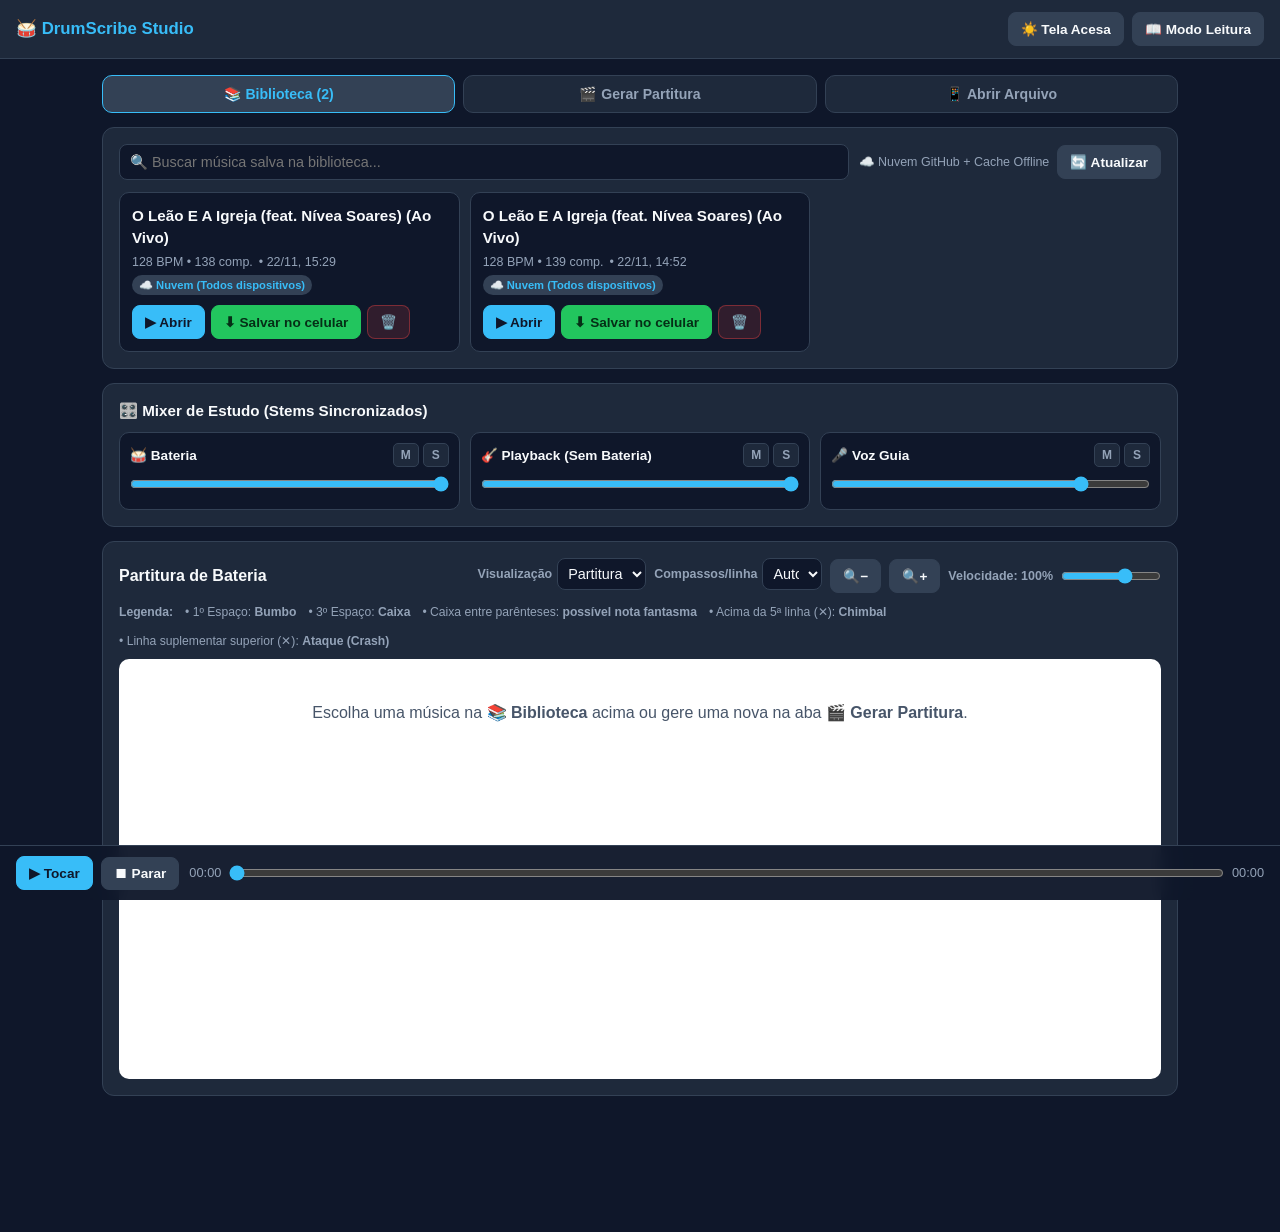
==== index.html @ 51e1d552 "Improve mobile landscape score reading" ====
<!DOCTYPE html>
<html lang="pt-BR">
<head>
  <meta charset="UTF-8" />
  <meta name="viewport" content="width=device-width, initial-scale=1.0" />
  <title>DrumScribe Studio — Partituras de Bateria &amp; Stems</title>
  <meta name="theme-color" content="#0f172a" />
  <link rel="manifest" href="./manifest.webmanifest" />
  <link rel="icon" href="./icons/icon-192.png" />
  <script src="./vendor/alphatab/alphaTab.min.js"></script>
  <script src="./score-format.js"></script>
  <script src="./drum-grid.js"></script>
  <style>
    :root {
      --bg: #0f172a;
      --surface: #1e293b;
      --surface-2: #334155;
      --primary: #38bdf8;
      --primary-hover: #0284c7;
      --accent: #22c55e;
      --danger: #ef4444;
      --warn: #f59e0b;
      --text: #f8fafc;
      --muted: #94a3b8;
      --border: #334155;
    }

    * { box-sizing: border-box; margin: 0; padding: 0; }
    body {
      font-family: -apple-system, BlinkMacSystemFont, "Segoe UI", Roboto, sans-serif;
      background: var(--bg);
      color: var(--text);
      line-height: 1.45;
      padding-bottom: 120px;
    }

    header {
      background: var(--surface);
      border-bottom: 1px solid var(--border);
      padding: 12px 16px;
      display: flex;
      justify-content: space-between;
      align-items: center;
      position: sticky;
      top: 0;
      z-index: 40;
    }

    .brand {
      font-weight: 700;
      font-size: 1.05rem;
      display: flex;
      align-items: center;
      gap: 8px;
      color: var(--primary);
    }

    .header-actions { display: flex; gap: 8px; }

    .btn {
      background: var(--surface-2);
      color: var(--text);
      border: 1px solid var(--border);
      padding: 8px 12px;
      border-radius: 8px;
      font-size: 0.85rem;
      font-weight: 600;
      cursor: pointer;
      display: inline-flex;
      align-items: center;
      gap: 6px;
      transition: 0.15s;
      text-decoration: none;
    }
    .btn:hover { filter: brightness(1.1); }
    .btn:disabled { opacity: 0.5; cursor: not-allowed; }
    .btn-primary { background: var(--primary); color: #0f172a; border-color: var(--primary); }
    .btn-accent { background: var(--accent); color: #052e16; border-color: var(--accent); }
    .btn-danger { background: rgba(239, 68, 68, 0.15); color: #fca5a5; border-color: rgba(239, 68, 68, 0.4); }
    .btn-active { background: var(--warn); color: #0f172a; border-color: var(--warn); }

    .container { max-width: 1100px; margin: 16px auto; padding: 0 12px; }

    .tabs { display: flex; gap: 8px; margin-bottom: 14px; flex-wrap: wrap; }
    .tab-btn {
      flex: 1;
      min-width: 140px;
      padding: 10px;
      background: var(--surface);
      border: 1px solid var(--border);
      color: var(--muted);
      border-radius: 10px;
      font-weight: 600;
      cursor: pointer;
      text-align: center;
      font-size: 0.88rem;
    }
    .tab-btn.active {
      background: var(--surface-2);
      color: var(--primary);
      border-color: var(--primary);
    }

    .card {
      background: var(--surface);
      border: 1px solid var(--border);
      border-radius: 12px;
      padding: 16px;
      margin-bottom: 14px;
    }

    .server-bar {
      background: var(--bg);
      border: 1px solid var(--border);
      border-radius: 10px;
      padding: 10px 12px;
      margin-bottom: 12px;
      display: flex;
      flex-wrap: wrap;
      gap: 10px;
      align-items: center;
      justify-content: space-between;
    }
    .server-status {
      font-size: 0.8rem;
      font-weight: 600;
      display: flex;
      align-items: center;
      gap: 6px;
    }
    .dot {
      width: 9px;
      height: 9px;
      border-radius: 50%;
      background: var(--danger);
      display: inline-block;
    }
    .dot.online { background: var(--accent); }

    .grid-form { display: grid; grid-template-columns: 1fr; gap: 12px; }
    @media (min-width: 700px) { .grid-form { grid-template-columns: 2fr 1fr 1fr; } }

    label {
      display: block;
      font-size: 0.78rem;
      color: var(--muted);
      margin-bottom: 4px;
      font-weight: 600;
    }

    input[type="text"], input[type="password"], select, input[type="file"] {
      width: 100%;
      background: var(--bg);
      color: var(--text);
      border: 1px solid var(--border);
      border-radius: 8px;
      padding: 9px 10px;
      font-size: 0.9rem;
    }

    details.cloud-config {
      background: var(--bg);
      border: 1px solid var(--border);
      border-radius: 10px;
      padding: 10px 12px;
      margin-top: 12px;
    }
    details.cloud-config summary {
      cursor: pointer;
      font-size: 0.83rem;
      font-weight: 600;
      color: var(--primary);
      user-select: none;
    }

    .progress-wrap { margin-top: 14px; display: none; }
    .progress-bar-bg {
      width: 100%;
      height: 10px;
      background: var(--bg);
      border-radius: 999px;
      overflow: hidden;
      margin: 6px 0;
    }
    .progress-bar-fill {
      height: 100%;
      width: 0%;
      background: linear-gradient(90deg, var(--primary), var(--accent));
      transition: width 0.4s ease;
    }

    .library-toolbar {
      display: flex;
      flex-wrap: wrap;
      gap: 10px;
      align-items: center;
      justify-content: space-between;
      margin-bottom: 12px;
    }
    .library-grid {
      display: grid;
      grid-template-columns: repeat(auto-fill, minmax(280px, 1fr));
      gap: 10px;
    }
    .lib-item {
      background: var(--bg);
      border: 1px solid var(--border);
      border-radius: 10px;
      padding: 12px;
      display: flex;
      flex-direction: column;
      justify-content: space-between;
      gap: 10px;
    }
    .lib-item.current {
      border-color: var(--primary);
      box-shadow: 0 0 0 1px var(--primary);
    }
    .lib-title {
      font-weight: 700;
      font-size: 0.95rem;
      color: var(--text);
      word-break: break-word;
    }
    .lib-meta {
      font-size: 0.78rem;
      color: var(--muted);
      margin-top: 4px;
      display: flex;
      flex-wrap: wrap;
      gap: 6px;
      align-items: center;
    }
    .badge {
      font-size: 0.7rem;
      padding: 2px 7px;
      border-radius: 999px;
      font-weight: 700;
      background: var(--surface-2);
      color: var(--primary);
    }
    .badge.offline { color: var(--accent); }
    .lib-actions {
      display: flex;
      gap: 6px;
      flex-wrap: wrap;
    }

    .mixer-grid {
      display: grid;
      grid-template-columns: repeat(auto-fit, minmax(210px, 1fr));
      gap: 10px;
      margin-top: 10px;
    }
    .channel-strip {
      background: var(--bg);
      border: 1px solid var(--border);
      border-radius: 10px;
      padding: 10px;
    }
    .channel-header {
      display: flex;
      justify-content: space-between;
      align-items: center;
      margin-bottom: 8px;
      font-size: 0.85rem;
      font-weight: 600;
    }
    .ms-btns { display: flex; gap: 4px; }
    .ms-btn {
      width: 26px; height: 24px;
      border-radius: 5px;
      border: 1px solid var(--border);
      background: var(--surface);
      color: var(--muted);
      font-size: 0.75rem;
      font-weight: 700;
      cursor: pointer;
    }
    .ms-btn.mute.active { background: var(--danger); color: #fff; border-color: var(--danger); }
    .ms-btn.solo.active { background: var(--warn); color: #000; border-color: var(--warn); }

    input[type="range"] { width: 100%; accent-color: var(--primary); }

    .score-toolbar {
      display: flex;
      flex-wrap: wrap;
      justify-content: space-between;
      align-items: center;
      gap: 8px;
      margin-bottom: 10px;
    }
    .score-view-controls { display: inline-flex; align-items: center; gap: 5px; }
    #drumGridContainer { display: grid; gap: 12px; }
    .drum-grid-card {
      overflow-x: auto;
      background: #242a25;
      border: 1px solid #485447;
      border-radius: 10px;
      padding: 10px 8px 5px;
      scroll-margin-top: 18px;
    }
    .drum-grid-heading { display: flex; gap: 12px; align-items: baseline; color: #d1dccd; font-size: .8rem; margin: 0 0 5px 7px; }
    .drum-grid-heading span { font-style: italic; overflow-wrap: anywhere; }
    .drum-grid-svg { display: block; width: 100%; height: auto; }
    .grid-beat { fill: #262d27; }
    .grid-beat-alt { fill: #2c332d; }
    .grid-beat-line { stroke: #485449; stroke-width: 1; }
    .grid-lane-line { stroke: #687668; stroke-width: .7; stroke-dasharray: 3 5; }
    .grid-count, .grid-hit, .grid-label text { text-anchor: middle; dominant-baseline: middle; font-family: ui-monospace, SFMono-Regular, Consolas, monospace; }
    .grid-count { fill: #b1c0aa; font-size: 14px; }
    .grid-main-count { fill: #f4f6ed; font-weight: bold; }
    .grid-hit { fill: #f2f4e9; font-size: 18px; font-weight: bold; }
    .grid-ghost { font-size: 14px; fill: #c0cec0; }
    .grid-label rect { fill: #252c25; stroke: #4b5a4c; }
    .grid-label text { fill: #7d917d; font-size: 13px; }
    .grid-has-hits rect { stroke: #bca456; }
    .grid-has-hits text { fill: #e8d394; }
    .grid-playhead { stroke: #fb7185; stroke-width: 3; opacity: 0; pointer-events: none; }
    .drum-grid-card.grid-current .grid-playhead { opacity: 1; }
    #alphaTabContainer {
      position: relative;
      background: #ffffff;
      color: #000000;
      border-radius: 10px;
      padding: 12px;
      min-height: 420px;
      overflow-x: auto;
    }
    #alphaTabContainer svg [fill^="rgba(0,0,0,0.392"] {
      fill: #111111 !important;
    }
    .score-playhead {
      position: absolute;
      z-index: 5;
      width: 3px;
      min-height: 36px;
      background: #ef4444;
      box-shadow: 0 0 0 2px rgba(239, 68, 68, 0.16);
      border-radius: 3px;
      pointer-events: none;
    }
    .legend-bar {
      display: flex;
      flex-wrap: wrap;
      gap: 12px;
      font-size: 0.76rem;
      color: var(--muted);
      margin-bottom: 8px;
    }

    body.reading-mode header,
    body.reading-mode .setup-section,
    body.reading-mode .mixer-card { display: none !important; }
    body.reading-mode .container { max-width: 100%; margin: 0; padding: 4px; }

    @media (orientation: landscape) and (max-height: 550px) and (max-width: 1000px) {
      body.has-score header,
      body.has-score .setup-section,
      body.has-score .mixer-card,
      body.has-score .legend-bar { display: none !important; }
      body.has-score { padding-bottom: 58px; }
      body.has-score .container { max-width: none; margin: 0; padding: 0 4px; }
      body.has-score #scoreCard { margin: 0; padding: 4px; }
      body.has-score .score-toolbar {
        position: sticky;
        top: 0;
        z-index: 20;
        background: var(--surface);
        margin-bottom: 4px;
        padding: 3px 4px;
        gap: 4px;
      }
      body.has-score #songTitleDisplay { display: block; max-width: 140px; white-space: nowrap; overflow: hidden; text-overflow: ellipsis; font-size: .8rem; }
      body.has-score #songMetaDisplay { display: none; }
      body.has-score .score-toolbar label { font-size: .74rem; }
      body.has-score .score-toolbar select { padding: 4px !important; }
      body.has-score .score-toolbar .btn { padding: 4px 7px; }
      body.has-score #exitReadingBtn { display: none !important; }
      body.has-score #speedSlider { width: 75px !important; }
      body.has-score #alphaTabContainer { padding: 4px; min-height: 0; }
      body.has-score #drumGridContainer { grid-template-columns: repeat(2, minmax(0, 1fr)); gap: 5px; }
      body.has-score .drum-grid-card { padding: 5px 3px 1px; }
      body.has-score .drum-grid-heading { margin-bottom: 1px; }
      body.has-score .transport-bar { padding: 4px 8px; gap: 6px; }
      body.has-score .transport-bar .btn { padding: 5px 8px; }
      body.has-score .timeline-box { min-width: 0; }
    }
    @media (orientation: landscape) and (max-height: 550px) and (max-width: 700px) {
      body.has-score #songTitleDisplay { display: none; }
    }

    .transport-bar {
      position: fixed;
      bottom: 0; left: 0; right: 0;
      background: rgba(15, 23, 42, 0.96);
      backdrop-filter: blur(8px);
      border-top: 1px solid var(--border);
      padding: 10px 16px;
      display: flex;
      flex-wrap: wrap;
      align-items: center;
      justify-content: space-between;
      gap: 10px;
      z-index: 50;
    }
    .transport-controls { display: flex; align-items: center; gap: 8px; }
    .timeline-box {
      flex: 1;
      min-width: 180px;
      display: flex;
      align-items: center;
      gap: 8px;
      font-size: 0.8rem;
      color: var(--muted);
    }
    .hidden { display: none !important; }
  </style>
</head>
<body>

<header>
  <div class="brand">🥁 DrumScribe Studio</div>
  <div class="header-actions">
    <button id="wakeLockBtn" class="btn" title="Impede a tela do celular de apagar">☀️ Tela Acesa</button>
    <button id="readingModeBtn" class="btn">📖 Modo Leitura</button>
  </div>
</header>

<div class="container">
  <div class="setup-section">
    <div class="tabs">
      <button class="tab-btn active" data-tab="libraryTab" id="libraryTabBtn">📚 Biblioteca (0)</button>
      <button class="tab-btn" data-tab="youtubeTab">🎬 Gerar Partitura</button>
      <button class="tab-btn" data-tab="localTab">📱 Abrir Arquivo</button>
    </div>

    <div id="libraryTab" class="card">
      <div class="library-toolbar">
        <div style="flex:1; min-width:220px;">
          <input type="text" id="librarySearch" placeholder="🔍 Buscar música salva na biblioteca..." />
        </div>
        <div style="display:flex; gap:8px; align-items:center;">
          <span id="libraryStorageHint" style="font-size:0.78rem; color:var(--muted);">☁️ Nuvem GitHub + Cache Offline</span>
          <button id="refreshLibraryBtn" class="btn" type="button">🔄 Atualizar</button>
        </div>
      </div>
      <p id="offlineStatus" role="status" style="font-size:0.82rem; color:var(--muted); margin:8px 0 0;"></p>
      <div id="libraryList" class="library-grid">
        <p style="color:var(--muted); font-size:0.88rem;">Nenhuma partitura na biblioteca ainda. Gere sua primeira música na aba <strong>🎬 Gerar Partitura</strong>!</p>
      </div>
    </div>

    <div id="youtubeTab" class="card hidden">
      <div class="server-bar">
        <div style="flex:1; min-width:220px;">
          <label for="apiBaseUrl">Link do Servidor Backend (Colab ou Local)</label>
          <input type="text" id="apiBaseUrl" placeholder="https://xxxx.trycloudflare.com" />
        </div>
        <div style="display:flex; align-items:center; gap:10px;">
          <span class="server-status" id="serverStatusText">
            <span class="dot" id="serverDot"></span> Aguardando servidor
          </span>
          <button id="testServerBtn" class="btn" type="button">Testar Conexão</button>
        </div>
      </div>

      <div class="grid-form">
        <div>
          <label for="ytUrl">Link da Música (YouTube, SoundCloud, etc.)</label>
          <input type="text" id="ytUrl" placeholder="https://www.youtube.com/watch?v=..." />
        </div>
        <div>
          <label for="demucsModel">Separação (Demucs)</label>
          <select id="demucsModel">
            <option value="htdemucs" selected>htdemucs (Rápido)</option>
            <option value="htdemucs_ft">htdemucs_ft (Alta Precisão)</option>
          </select>
        </div>
        <div>
          <label for="whisperLang">Idioma da Letra (Whisper)</label>
          <select id="whisperLang">
            <option value="pt" selected>Português</option>
            <option value="en">Inglês</option>
            <option value="es">Espanhol</option>
            <option value="auto">Detectar Automaticamente</option>
          </select>
        </div>
      </div>

      <div style="display:flex; flex-wrap:wrap; gap:10px; align-items:flex-end; margin-top:12px;">
        <div style="flex:1; min-width:220px;">
          <label for="mediaFile">Ou envie um arquivo de áudio/vídeo do PC (Opcional)</label>
          <input type="file" id="mediaFile" accept="audio/*,video/*" />
        </div>
        <div style="flex:1; min-width:180px;">
          <label for="cookiesFile">cookies.txt (Opcional)</label>
          <input type="file" id="cookiesFile" accept=".txt" />
        </div>
        <button id="generateBtn" class="btn btn-primary" style="padding:10px 18px;">
          ⚡ Gerar Partitura + Stems
        </button>
      </div>

      <details class="cloud-config" id="cloudConfigDetails">
        <summary>☁️ Configurar Sincronização Automática para o Celular (Configure 1x no PC)</summary>
        <p style="font-size:0.78rem; color:var(--muted); margin:8px 0;">
          Cole seu <strong>GitHub Personal Access Token</strong> (permissão <code>Contents: Read and write</code> no repositório <code>drumscribe-studio</code>). Ele fica salvo apenas neste navegador e envia cada partitura gerada para o celular.
        </p>
        <div style="display:grid; grid-template-columns: 2fr 1fr; gap:10px;">
          <div>
            <label for="githubTokenInput">GitHub Token (github_pat_... ou ghp_...)</label>
            <input type="password" id="githubTokenInput" placeholder="Cole seu token aqui" />
          </div>
          <div>
            <label for="githubRepoInput">Repositório GitHub</label>
            <input type="text" id="githubRepoInput" value="Gabriel20gvn/drumscribe-studio" />
          </div>
        </div>
      </details>

      <div id="progressWrap" class="progress-wrap">
        <div style="display:flex; justify-content:space-between; font-size:0.83rem;">
          <span id="progressText">Iniciando...</span>
          <span id="progressPct">0%</span>
        </div>
        <div class="progress-bar-bg">
          <div id="progressFill" class="progress-bar-fill"></div>
        </div>
      </div>
      <p id="generateError" class="hidden" role="alert" style="margin-top:12px; padding:12px; border:1px solid #ef4444; border-radius:8px; color:#fecaca; background:rgba(239,68,68,.12);"></p>
    </div>

    <div id="localTab" class="card hidden">
      <p style="font-size:0.85rem; color:var(--muted); margin-bottom:10px;">
        Selecione uma partitura <strong>.musicxml</strong> e os áudios salvos no dispositivo:
      </p>
      <div class="grid-form">
        <div>
          <label for="localXml">1. Partitura (.musicxml ou .xml)</label>
          <input type="file" id="localXml" accept=".musicxml,.xml,.mid,.gp,.gp5,.gpx" />
        </div>
        <div>
          <label for="localDrums">2. Faixa Bateria (drums.wav / .mp3)</label>
          <input type="file" id="localDrums" accept="audio/*" />
        </div>
        <div>
          <label for="localPlayback">3. Playback sem Bateria (.wav / .mp3)</label>
          <input type="file" id="localPlayback" accept="audio/*" />
        </div>
      </div>
      <div style="margin-top:12px; display:flex; gap:10px; align-items:flex-end; flex-wrap:wrap;">
        <div style="flex:1; min-width:200px;">
          <label for="localVocals">4. Faixa Voz (Opcional — vocals.wav / .mp3)</label>
          <input type="file" id="localVocals" accept="audio/*" />
        </div>
        <button id="loadLocalBtn" class="btn btn-accent" style="padding:10px 18px;">
          📂 Carregar no Estúdio
        </button>
      </div>
    </div>

    <div class="card mixer-card">
      <div style="display:flex; justify-content:space-between; align-items:center; flex-wrap:wrap; gap:8px;">
        <strong style="font-size:0.95rem;">🎛️ Mixer de Estudo (Stems Sincronizados)</strong>
        <div id="downloadLinks" style="display:flex; gap:8px; flex-wrap:wrap;"></div>
      </div>

      <div class="mixer-grid">
        <div class="channel-strip" data-track="drums">
          <div class="channel-header">
            <span>🥁 Bateria</span>
            <div class="ms-btns">
              <button class="ms-btn mute" data-action="mute">M</button>
              <button class="ms-btn solo" data-action="solo">S</button>
            </div>
          </div>
          <input type="range" min="0" max="1" step="0.02" value="1" class="vol-slider" />
        </div>

        <div class="channel-strip" data-track="no_drums">
          <div class="channel-header">
            <span>🎸 Playback (Sem Bateria)</span>
            <div class="ms-btns">
              <button class="ms-btn mute" data-action="mute">M</button>
              <button class="ms-btn solo" data-action="solo">S</button>
            </div>
          </div>
          <input type="range" min="0" max="1" step="0.02" value="1" class="vol-slider" />
        </div>

        <div class="channel-strip" data-track="vocals">
          <div class="channel-header">
            <span>🎤 Voz Guia</span>
            <div class="ms-btns">
              <button class="ms-btn mute" data-action="mute">M</button>
              <button class="ms-btn solo" data-action="solo">S</button>
            </div>
          </div>
          <input type="range" min="0" max="1" step="0.02" value="0.8" class="vol-slider" />
        </div>
      </div>
    </div>
  </div>

  <div class="card" id="scoreCard">
    <div class="score-toolbar">
      <div>
        <strong id="songTitleDisplay">Partitura de Bateria</strong>
        <span id="songMetaDisplay" style="font-size:0.8rem; color:var(--muted); margin-left:8px;"></span>
      </div>
      <div style="display:flex; gap:8px; align-items:center; flex-wrap:wrap;">
        <label class="score-view-controls" for="scoreViewSelect">Visualização
          <select id="scoreViewSelect" style="width:auto; padding:6px;">
            <option value="staff">Partitura</option>
            <option value="grid">Grade</option>
          </select>
        </label>
        <label class="score-view-controls staff-only" for="barsPerRowSelect">Compassos/linha
        <select id="barsPerRowSelect" style="width:60px; padding:6px;">
          <option value="auto" selected>Auto</option>
          <option value="1">1</option>
          <option value="2">2</option>
          <option value="4">4</option>
        </select>
        </label>
        <button id="zoomOutBtn" class="btn staff-only" type="button" title="Diminuir zoom">🔍−</button>
        <button id="zoomInBtn" class="btn staff-only" type="button" title="Aumentar zoom">🔍+</button>
        <label style="margin:0;">Velocidade: <span id="speedVal">100%</span></label>
        <input type="range" id="speedSlider" min="0.5" max="1.25" step="0.05" value="1.0" style="width:100px;" />
        <button id="exitReadingBtn" class="btn hidden">Sair Leitura</button>
      </div>
    </div>
    <div class="legend-bar">
      <span><strong>Legenda:</strong></span>
      <span>• 1º Espaço: <strong>Bumbo</strong></span>
      <span>• 3º Espaço: <strong>Caixa</strong></span>
      <span>• Caixa entre parênteses: <strong>possível nota fantasma</strong></span>
      <span>• Acima da 5ª linha (✕): <strong>Chimbal</strong></span>
      <span>• Linha suplementar superior (✕): <strong>Ataque (Crash)</strong></span>
    </div>
    <div id="alphaTabContainer">
      <p style="padding:30px; text-align:center; color:#475569;">
        Escolha uma música na <strong>📚 Biblioteca</strong> acima ou gere uma nova na aba <strong>🎬 Gerar Partitura</strong>.
      </p>
    </div>
    <div id="drumGridContainer" class="hidden"><p>Escolha uma música na Biblioteca ou gere uma partitura para ver a grade.</p></div>
  </div>
</div>

<div class="transport-bar">
  <div class="transport-controls">
    <button id="playPauseBtn" class="btn btn-primary">▶ Tocar</button>
    <button id="stopBtn" class="btn">⏹ Parar</button>
  </div>
  <div class="timeline-box">
    <span id="timeCurrent">00:00</span>
    <input type="range" id="seekSlider" min="0" max="100" step="0.1" value="0" />
    <span id="timeTotal">00:00</span>
  </div>
</div>

<script>
  document.querySelectorAll('.tab-btn').forEach(btn => {
    btn.addEventListener('click', () => {
      document.querySelectorAll('.tab-btn').forEach(b => b.classList.remove('active'));
      btn.classList.add('active');
      document.getElementById('youtubeTab').classList.add('hidden');
      document.getElementById('libraryTab').classList.add('hidden');
      document.getElementById('localTab').classList.add('hidden');
      const target = document.getElementById(btn.dataset.tab);
      if (target) target.classList.remove('hidden');
      if (btn.dataset.tab === 'libraryTab') refreshLibrary();
    });
  });

  const DEFAULT_REPO = 'Gabriel20gvn/drumscribe-studio';
  const apiBaseInput = document.getElementById('apiBaseUrl');
  const serverStatusText = document.getElementById('serverStatusText');
  const testServerBtn = document.getElementById('testServerBtn');
  const githubTokenInput = document.getElementById('githubTokenInput');
  const githubRepoInput = document.getElementById('githubRepoInput');

  function fetchWithTimeout(url, options = {}, timeoutMs = 3500) {
    const controller = new AbortController();
    const timer = setTimeout(() => controller.abort(), timeoutMs);
    return fetch(url, { ...options, signal: controller.signal })
      .finally(() => clearTimeout(timer));
  }

  function getRepoName() {
    const r = (githubRepoInput.value || DEFAULT_REPO).trim();
    localStorage.setItem('drumscribe_github_repo', r);
    return r;
  }

  function getGithubToken() {
    const t = githubTokenInput.value.trim();
    if (t) localStorage.setItem('drumscribe_github_token', t);
    return t;
  }

  function getApiBase() {
    const val = apiBaseInput.value.trim().replace(/\/+$/, '');
    if (val) localStorage.setItem('drumscribe_api_base', val);
    return val;
  }

  function apiUrl(path) {
    const base = getApiBase();
    return base ? `${base}${path}` : path;
  }

  async function checkServerConnection() {
    const base = getApiBase();
    if (!base && window.location.hostname.includes('github.io')) {
      serverStatusText.innerHTML = '<span class="dot"></span> Sem servidor de geração (Biblioteca Nuvem ativa)';
      return false;
    }
    try {
      const resp = await fetchWithTimeout(apiUrl('/api/status/ping'), {}, 3500);
      if (resp.status === 404 || resp.ok) {
        serverStatusText.innerHTML = '<span class="dot online"></span> Servidor Conectado';
        return true;
      }
    } catch (e) {
      serverStatusText.innerHTML = '<span class="dot"></span> Servidor Offline (Biblioteca Nuvem ativa)';
    }
    return false;
  }

  const DB_NAME = 'DrumScribeLibraryDB';
  const STORE_NAME = 'scores';

  function openLibraryDB() {
    return new Promise((resolve, reject) => {
      if (!('indexedDB' in window)) return reject(new Error('IndexedDB indisponível'));
      const timer = setTimeout(() => reject(new Error('Timeout IndexedDB')), 2000);
      const req = indexedDB.open(DB_NAME, 1);
      req.onupgradeneeded = (e) => {
        const db = e.target.result;
        if (!db.objectStoreNames.contains(STORE_NAME)) {
          db.createObjectStore(STORE_NAME, { keyPath: 'id' });
        }
      };
      req.onsuccess = () => { clearTimeout(timer); resolve(req.result); };
      req.onerror = () => { clearTimeout(timer); reject(req.error); };
    });
  }

  async function dbPutScore(record) {
    try {
      const db = await openLibraryDB();
      return await new Promise((resolve) => {
        const tx = db.transaction(STORE_NAME, 'readwrite');
        tx.objectStore(STORE_NAME).put(record);
        tx.oncomplete = () => resolve(true);
        tx.onerror = () => resolve(false);
      });
    } catch (e) { return false; }
  }

  async function dbGetAllScores() {
    try {
      const db = await openLibraryDB();
      return await new Promise((resolve) => {
        const tx = db.transaction(STORE_NAME, 'readonly');
        const req = tx.objectStore(STORE_NAME).getAll();
        req.onsuccess = () => resolve(req.result || []);
        req.onerror = () => resolve([]);
      });
    } catch (e) { return []; }
  }

  async function dbGetScore(id) {
    try {
      const db = await openLibraryDB();
      return await new Promise((resolve) => {
        const tx = db.transaction(STORE_NAME, 'readonly');
        const req = tx.objectStore(STORE_NAME).get(id);
        req.onsuccess = () => resolve(req.result || null);
        req.onerror = () => resolve(null);
      });
    } catch (e) { return null; }
  }

  async function dbDeleteScore(id) {
    try {
      const db = await openLibraryDB();
      return await new Promise((resolve) => {
        const tx = db.transaction(STORE_NAME, 'readwrite');
        tx.objectStore(STORE_NAME).delete(id);
        tx.oncomplete = () => resolve(true);
        tx.onerror = () => resolve(false);
      });
    } catch (e) { return false; }
  }

  let mergedLibrary = [];
  let activeLibraryId = null;

  async function cacheFromUrlsToDB(meta, xmlUrl, drumsUrl, noDrumsUrl, vocalsUrl) {
    const urls = [xmlUrl, drumsUrl, noDrumsUrl, vocalsUrl];
    const responses = await Promise.all(urls.map(url => url ? fetch(url) : Promise.resolve(null)));
    if (responses.some((response, index) => urls[index] && !response.ok)) {
      throw new Error('Não foi possível baixar todos os arquivos. Verifique a conexão e tente novamente.');
    }
    const [xmlResp, drumsResp, noDrumsResp, vocalsResp] = responses;
    const record = {
      id: meta.id,
      title: meta.title,
      bpm: meta.bpm,
      measures: meta.measures,
      audio_offset_seconds: meta.audio_offset_seconds || 0,
      created_at: meta.created_at || Date.now() / 1000,
      xmlBuffer: await xmlResp.arrayBuffer(),
      drumsBlob: drumsResp ? await drumsResp.blob() : null,
      noDrumsBlob: noDrumsResp ? await noDrumsResp.blob() : null,
      vocalsBlob: vocalsResp ? await vocalsResp.blob() : null,
    };
    if (!record.xmlBuffer.byteLength || !(await dbPutScore(record))) {
      throw new Error('O celular não conseguiu guardar a música. Verifique o espaço disponível.');
    }
    await refreshLibrary();
  }

  function resolveCloudAssetUrl(relPath) {
    if (!relPath) return null;
    if (relPath.startsWith('http://') || relPath.startsWith('https://')) return relPath;
    const repo = getRepoName();
    return `https://raw.githubusercontent.com/${repo}/main/${relPath.replace(/^\/+/, '')}`;
  }

  async function fetchCloudCatalog() {
    if (!navigator.onLine) return [];
    const repo = getRepoName();
    const rawUrl = `https://raw.githubusercontent.com/${repo}/main/library/index.json?t=${Date.now()}`;
    try {
      const resp = await fetchWithTimeout(rawUrl, {}, 3500);
      if (resp.ok) return await resp.json();
    } catch (e) {}

    try {
      const localRel = await fetchWithTimeout(`./library/index.json?t=${Date.now()}`, {}, 2500);
      if (localRel.ok) return await localRel.json();
    } catch (e) {}

    return [];
  }

  async function refreshLibrary() {
    const byId = new Map();

    const localItems = await dbGetAllScores();
    for (const item of localItems) {
      byId.set(item.id, {
        id: item.id,
        title: item.title,
        bpm: item.bpm,
        measures: item.measures,
        created_at: item.created_at || 0,
        hasLocal: Boolean(item.xmlBuffer?.byteLength),
        hasDrums: Boolean(item.drumsBlob),
        hasNoDrums: Boolean(item.noDrumsBlob),
        hasVocals: Boolean(item.vocalsBlob),
        hasCloud: false,
        hasServer: false,
        cloudMeta: null,
        serverMeta: null,
      });
    }

    const cloudItems = await fetchCloudCatalog();
    for (const cItem of cloudItems) {
      const existing = byId.get(cItem.id);
      if (existing) {
        existing.hasCloud = true;
        existing.cloudMeta = cItem;
      } else {
        byId.set(cItem.id, {
          id: cItem.id,
          title: cItem.title,
          bpm: cItem.bpm,
          measures: cItem.measures,
          created_at: cItem.created_at || 0,
          hasLocal: false,
          hasCloud: true,
          hasServer: false,
          cloudMeta: cItem,
          serverMeta: null,
        });
      }
    }

    if (navigator.onLine && (getApiBase() || !window.location.hostname.includes('github.io'))) {
      try {
        const resp = await fetchWithTimeout(apiUrl('/api/library'), {}, 3000);
        if (resp.ok) {
          const data = await resp.json();
          for (const rItem of (data.items || [])) {
            const existing = byId.get(rItem.id);
            if (existing) {
              existing.hasServer = true;
              existing.serverMeta = rItem;
            } else {
              byId.set(rItem.id, {
                id: rItem.id,
                title: rItem.title,
                bpm: rItem.bpm,
                measures: rItem.measures,
                created_at: rItem.created_at || 0,
                hasLocal: false,
                hasCloud: false,
                hasServer: true,
                cloudMeta: null,
                serverMeta: rItem,
              });
            }
          }
        }
      } catch (e) {}
    }

    mergedLibrary = Array.from(byId.values()).sort((a, b) => (b.created_at || 0) - (a.created_at || 0));
    document.getElementById('libraryTabBtn').textContent = `📚 Biblioteca (${mergedLibrary.length})`;
    renderLibraryList();
  }

  function renderLibraryList() {
    const container = document.getElementById('libraryList');
    const query = document.getElementById('librarySearch').value.trim().toLowerCase();
    const filtered = mergedLibrary.filter(it => !query || it.title.toLowerCase().includes(query));

    if (filtered.length === 0) {
      container.innerHTML = `<p style="color:var(--muted); font-size:0.88rem;">Nenhuma partitura na biblioteca ainda. Gere sua primeira música na aba <strong>🎬 Gerar Partitura</strong>!</p>`;
      return;
    }

    container.innerHTML = filtered.map(item => {
      const dateStr = item.created_at
        ? new Date(item.created_at * 1000).toLocaleDateString('pt-BR', { day: '2-digit', month: '2-digit', hour: '2-digit', minute: '2-digit' })
        : '';
      const badges = [];
      if (item.hasCloud) badges.push('<span class="badge">☁️ Nuvem (Todos dispositivos)</span>');
      const required = item.cloudMeta?.audio_mp3 || item.serverMeta?.audio_mp3 || {};
      const missingAudio = Boolean((required.drums && !item.hasDrums) || (required.no_drums && !item.hasNoDrums) || (required.vocals && !item.hasVocals));
      const readyOffline = item.hasLocal && !missingAudio;
      if (item.hasLocal) badges.push(`<span class="badge offline">📱 ${readyOffline ? 'Pronto offline' : 'Partitura offline'}</span>`);
      if (!item.hasCloud && item.hasServer) badges.push('<span class="badge">🖥️ Servidor</span>');

      return `
        <div class="lib-item ${activeLibraryId === item.id ? 'current' : ''}">
          <div>
            <div class="lib-title">${escapeHtml(item.title)}</div>
            <div class="lib-meta">
              <span>${item.bpm} BPM • ${item.measures} comp.</span>
              ${dateStr ? `<span>• ${dateStr}</span>` : ''}
            </div>
            <div class="lib-meta">${badges.join(' ')}</div>
          </div>
          <div class="lib-actions">
            <button class="btn btn-primary" onclick="openLibraryItem('${item.id}')">▶ Abrir</button>
            ${(item.hasCloud || item.hasServer) && !readyOffline ? `<button class="btn btn-accent" onclick="saveLibraryItemOffline('${item.id}')">⬇ Salvar no celular</button>` : ''}
            <button class="btn btn-danger" onclick="removeLibraryItem('${item.id}')">🗑️</button>
          </div>
        </div>
      `;
    }).join('');
  }

  function escapeHtml(str) {
    return String(str).replace(/[&<>"']/g, m => ({ '&':'&amp;','<':'&lt;','>':'&gt;','"':'&quot;',"'":'&#39;' }[m]));
  }

  window.saveLibraryItemOffline = async function(id) {
    const item = mergedLibrary.find(entry => entry.id === id);
    if (!item) return;
    const status = document.getElementById('offlineStatus');
    status.textContent = `Baixando ${item.title} para este celular… Mantenha a página aberta.`;
    try {
      if (navigator.storage?.persist) await navigator.storage.persist();
      const meta = item.cloudMeta || item.serverMeta;
      const cloud = Boolean(item.cloudMeta);
      const asset = path => !path ? null : cloud ? resolveCloudAssetUrl(path) : apiUrl(`/api/library/${id}/${path}`);
      await cacheFromUrlsToDB(meta, asset(meta.musicxml), asset(meta.audio_mp3?.drums), asset(meta.audio_mp3?.no_drums), asset(meta.audio_mp3?.vocals));
      status.textContent = `${item.title} está pronto para estudar offline neste celular.`;
    } catch (error) {
      status.textContent = error.message || 'Falha ao salvar no celular. Tente novamente.';
    }
  };

  window.openLibraryItem = async function(id) {
    stopPlayback();
    activeLibraryId = id;
    renderLibraryList();

    const localRec = await dbGetScore(id);
    if (localRec && localRec.xmlBuffer) {
      document.getElementById('songTitleDisplay').textContent = localRec.title;
      document.getElementById('songMetaDisplay').textContent = `• ${localRec.bpm} BPM • ${localRec.measures} compassos`;
      loadScoreIntoAlphaTab(new Uint8Array(localRec.xmlBuffer), localRec.bpm, localRec.audio_offset_seconds);

      resetTracks();
      if (localRec.drumsBlob) setTrackSource('drums', URL.createObjectURL(localRec.drumsBlob));
      if (localRec.noDrumsBlob) setTrackSource('no_drums', URL.createObjectURL(localRec.noDrumsBlob));
      if (localRec.vocalsBlob) setTrackSource('vocals', URL.createObjectURL(localRec.vocalsBlob));

      const xmlBlobUrl = URL.createObjectURL(new Blob([localRec.xmlBuffer], { type: 'application/vnd.recordare.musicxml+xml' }));
      document.getElementById('downloadLinks').innerHTML = `
        <a class="btn" href="${xmlBlobUrl}" download="${localRec.title}.musicxml">📄 Baixar MusicXML</a>
      `;
      document.getElementById('scoreCard').scrollIntoView({ behavior: 'smooth' });
      return;
    }

    const item = mergedLibrary.find(x => x.id === id);
    if (!item) return;

    if (item.hasCloud && item.cloudMeta) {
      const m = item.cloudMeta;
      const xmlUrl = resolveCloudAssetUrl(m.musicxml);
      const drumsUrl = resolveCloudAssetUrl(m.audio_mp3 && m.audio_mp3.drums);
      const noDrumsUrl = resolveCloudAssetUrl(m.audio_mp3 && m.audio_mp3.no_drums);
      const vocalsUrl = resolveCloudAssetUrl(m.audio_mp3 && m.audio_mp3.vocals);

      document.getElementById('songTitleDisplay').textContent = m.title;
      document.getElementById('songMetaDisplay').textContent = `• ${m.bpm} BPM • ${m.measures} compassos`;
      loadScoreIntoAlphaTab(xmlUrl, m.bpm, m.audio_offset_seconds);

      resetTracks();
      if (drumsUrl) setTrackSource('drums', drumsUrl);
      if (noDrumsUrl) setTrackSource('no_drums', noDrumsUrl);
      if (vocalsUrl) setTrackSource('vocals', vocalsUrl);

      document.getElementById('downloadLinks').innerHTML = `
        <a class="btn" href="${xmlUrl}" download="${m.title}.musicxml">📄 Baixar MusicXML</a>
      `;
      document.getElementById('scoreCard').scrollIntoView({ behavior: 'smooth' });

      return;
    }

    if (item.hasServer && item.serverMeta) {
      const m = item.serverMeta;
      const xmlUrl = apiUrl(`/api/library/${id}/${m.musicxml}`);
      const drumsUrl = m.audio_mp3.drums ? apiUrl(`/api/library/${id}/${m.audio_mp3.drums}`) : null;
      const noDrumsUrl = m.audio_mp3.no_drums ? apiUrl(`/api/library/${id}/${m.audio_mp3.no_drums}`) : null;
      const vocalsUrl = m.audio_mp3.vocals ? apiUrl(`/api/library/${id}/${m.audio_mp3.vocals}`) : null;

      document.getElementById('songTitleDisplay').textContent = m.title;
      document.getElementById('songMetaDisplay').textContent = `• ${m.bpm} BPM • ${m.measures} compassos`;
      loadScoreIntoAlphaTab(xmlUrl, m.bpm, m.audio_offset_seconds);

      resetTracks();
      if (drumsUrl) setTrackSource('drums', drumsUrl);
      if (noDrumsUrl) setTrackSource('no_drums', noDrumsUrl);
      if (vocalsUrl) setTrackSource('vocals', vocalsUrl);

      document.getElementById('downloadLinks').innerHTML = `
        <a class="btn" href="${xmlUrl}" download>📄 Baixar MusicXML</a>
        ${m.zip ? `<a class="btn btn-accent" href="${apiUrl(`/api/library/${id}/${m.zip}`)}" download>📦 Baixar Kit WAV + MIDI (.zip)</a>` : ''}
      `;
      document.getElementById('scoreCard').scrollIntoView({ behavior: 'smooth' });

    }
  };

  window.removeLibraryItem = async function(id) {
    if (!confirm('Remover esta partitura da biblioteca?')) return;
    await dbDeleteScore(id);
    try {
      const headers = {};
      const tok = getGithubToken();
      if (tok) {
        headers['X-Github-Token'] = tok;
        headers['X-Github-Repo'] = getRepoName();
      }
      await fetchWithTimeout(apiUrl(`/api/library/${id}`), { method: 'DELETE', headers }, 4000);
    } catch (e) {}
    await refreshLibrary();
  };

  document.getElementById('librarySearch').addEventListener('input', renderLibraryList);
  document.getElementById('refreshLibraryBtn').addEventListener('click', refreshLibrary);

  githubTokenInput.addEventListener('change', getGithubToken);
  githubRepoInput.addEventListener('change', getRepoName);

  testServerBtn.addEventListener('click', async () => {
    await checkServerConnection();
    await refreshLibrary();
  });
  apiBaseInput.addEventListener('change', async () => {
    await checkServerConnection();
    await refreshLibrary();
  });

  let wakeLock = null;
  const wakeLockBtn = document.getElementById('wakeLockBtn');
  wakeLockBtn.addEventListener('click', async () => {
    if (!('wakeLock' in navigator)) return alert('Seu navegador não suporta bloqueio de descanso de tela.');
    try {
      if (!wakeLock) {
        wakeLock = await navigator.wakeLock.request('screen');
        wakeLockBtn.classList.add('btn-active');
        wakeLockBtn.textContent = '☀️ Tela Travada';
        wakeLock.addEventListener('release', () => {
          wakeLock = null;
          wakeLockBtn.classList.remove('btn-active');
          wakeLockBtn.textContent = '☀️ Tela Acesa';
        });
      } else {
        await wakeLock.release();
      }
    } catch (err) {}
  });

  const readingModeBtn = document.getElementById('readingModeBtn');
  const exitReadingBtn = document.getElementById('exitReadingBtn');
  function toggleReadingMode() {
    document.body.classList.toggle('reading-mode');
    const active = document.body.classList.contains('reading-mode');
    exitReadingBtn.classList.toggle('hidden', !active);
    if (alphaApi) alphaApi.render();
  }
  readingModeBtn.addEventListener('click', toggleReadingMode);
  exitReadingBtn.addEventListener('click', toggleReadingMode);

  let alphaApi = null;
  let scoreScale = window.innerWidth < 600 ? 0.85 : 1.0;
  const barsPerRowSelect = document.getElementById('barsPerRowSelect');
  const savedBarsPerRow = localStorage.getItem('drumscribe_bars_per_row');
  // The old default was 2; use the responsive choice until the reader picks a fixed value.
  if (savedBarsPerRow === '1' || savedBarsPerRow === '4') barsPerRowSelect.value = savedBarsPerRow;
  const isPhoneLandscape = () => window.innerWidth > window.innerHeight && window.innerHeight <= 550 && window.innerWidth <= 1000;
  const effectiveBarsPerRow = () => barsPerRowSelect.value === 'auto'
    ? (isPhoneLandscape() ? 4 : 2)
    : Number(barsPerRowSelect.value);
  function applyScoreLayout(forceRender = false) {
    if (!alphaApi) return;
    const bars = effectiveBarsPerRow();
    const changed = alphaApi.settings.display.barsPerRow !== bars;
    alphaApi.settings.display.barsPerRow = bars;
    if (changed) alphaApi.updateSettings();
    if ((changed || forceRender) && scoreViewSelect.value === 'staff') alphaApi.render();
  }
  let resizeTimer = null;
  let lastScoreViewportWidth = window.innerWidth;
  window.addEventListener('resize', () => {
    clearTimeout(resizeTimer);
    resizeTimer = setTimeout(() => {
      if (Math.abs(window.innerWidth - lastScoreViewportWidth) < 20) return;
      lastScoreViewportWidth = window.innerWidth;
      applyScoreLayout(true);
    }, 180);
  });
  let scoreAudioOffset = 0;
  let scoreBpm = 120;
  let lastCursorBar = -1;
  let scorePlayhead = null;
  const scoreViewSelect = document.getElementById('scoreViewSelect');
  const drumGridContainer = document.getElementById('drumGridContainer');
  if (localStorage.getItem('drumscribe_score_view') === 'grid') scoreViewSelect.value = 'grid';
  let gridRender = null;
  let lastGridBar = -1;

  function setScoreView() {
    const grid = scoreViewSelect.value === 'grid';
    document.getElementById('alphaTabContainer').classList.toggle('hidden', grid);
    drumGridContainer.classList.toggle('hidden', !grid);
    document.querySelector('.legend-bar').classList.toggle('hidden', grid);
    document.querySelectorAll('.staff-only').forEach(el => el.classList.toggle('hidden', grid));
    if (grid) updateGridPlayhead();
    else if (alphaApi) applyScoreLayout(true);
  }
  scoreViewSelect.addEventListener('change', () => {
    localStorage.setItem('drumscribe_score_view', scoreViewSelect.value);
    setScoreView();
  });
  setScoreView();

  function updateGridPlayhead(autoScroll = false) {
    if (scoreViewSelect.value !== 'grid' || !gridRender) return;
    const master = getMasterTrack();
    if (!master) return;
    const secondsPerBar = 240 / (scoreBpm || 120);
    const scoreTime = Math.max(0, master.currentTime - scoreAudioOffset);
    const index = Math.min(gridRender.cards.length - 1, Math.floor(scoreTime / secondsPerBar));
    const active = gridRender.cards[index];
    if (!active) return;
    if (lastGridBar !== index) {
      drumGridContainer.querySelector('.grid-current')?.classList.remove('grid-current');
      active.card.classList.add('grid-current');
      if (autoScroll && isPlaying) active.card.scrollIntoView({ block: 'center', inline: 'nearest', behavior: 'smooth' });
      lastGridBar = index;
    }
    const fraction = Math.max(0, Math.min(1, (scoreTime - index * secondsPerBar) / secondsPerBar));
    const x = gridRender.firstX + fraction * gridRender.step * 16;
    active.cursor.setAttribute('x1', x);
    active.cursor.setAttribute('x2', x);
  }

  function timingFromXml(buffer) {
    try {
      const xml = new DOMParser().parseFromString(new TextDecoder().decode(buffer), 'application/xml');
      const bpmNode = xml.getElementsByTagName('per-minute')[0];
      const offsetNode = [...xml.getElementsByTagName('miscellaneous-field')]
        .find(node => node.getAttribute('name') === 'drumscribe-audio-offset-seconds');
      return {
        bpm: Number(bpmNode && bpmNode.textContent) || 0,
        offset: Number(offsetNode && offsetNode.textContent) || 0
      };
    } catch (_) { return { bpm: 0, offset: 0 }; }
  }

  function updateScorePlayhead(autoScroll = false) {
    if (scoreViewSelect.value === 'grid') { updateGridPlayhead(autoScroll); return; }
    const master = getMasterTrack();
    const lookup = alphaApi && alphaApi.boundsLookup;
    const bars = alphaApi && alphaApi.score && alphaApi.score.masterBars;
    if (!master || !lookup || !bars || !bars.length || !scorePlayhead) return;

    const bpm = scoreBpm > 0 ? scoreBpm : (alphaApi.score.tempo || 120);
    const secondsPerBar = 240 / bpm;
    const scoreTime = Math.max(0, master.currentTime - scoreAudioOffset);
    const barIndex = Math.min(bars.length - 1, Math.floor(scoreTime / secondsPerBar));
    const barBounds = lookup.findMasterBarByIndex(barIndex);
    if (!barBounds) return;

    const line = barBounds.lineAlignedBounds || barBounds.visualBounds;
    const localTime = Math.max(0, scoreTime - barIndex * secondsPerBar);
    const totalTicks = bars[barIndex].calculateDuration() || 3840;
    const targetTick = localTime / secondsPerBar * totalTicks;
    const beatBounds = (barBounds.bars[0] && barBounds.bars[0].beats || [])
      .filter(b => b.beat && Number.isFinite(b.beat.playbackStart))
      .sort((a, b) => a.beat.playbackStart - b.beat.playbackStart);
    let x = line.x + line.w * Math.min(1, localTime / secondsPerBar);
    if (beatBounds.length) {
      const nextIndex = beatBounds.findIndex(b => b.beat.playbackStart > targetTick);
      const left = nextIndex <= 0 ? beatBounds[0] : beatBounds[nextIndex - 1];
      const right = nextIndex < 0 ? null : beatBounds[nextIndex];
      if (right && right.beat.playbackStart > left.beat.playbackStart) {
        const fraction = (targetTick - left.beat.playbackStart) /
          (right.beat.playbackStart - left.beat.playbackStart);
        x = left.onNotesX + (right.onNotesX - left.onNotesX) * Math.max(0, Math.min(1, fraction));
      } else {
        x = left.onNotesX;
        if (!right) x += (line.x + line.w - x) * Math.max(0, Math.min(1,
          (targetTick - left.beat.playbackStart) / Math.max(1, totalTicks - left.beat.playbackStart)));
      }
    }
    scorePlayhead.style.left = `${x}px`;
    scorePlayhead.style.top = `${line.y}px`;
    scorePlayhead.style.height = `${line.h}px`;
    scorePlayhead.classList.remove('hidden');
    if (autoScroll && isPlaying && barIndex !== lastCursorBar) {
      scorePlayhead.scrollIntoView({ block: 'center', inline: 'nearest', behavior: 'smooth' });
    }
    lastCursorBar = barIndex;
  }

  document.getElementById('zoomInBtn').addEventListener('click', () => {
    scoreScale = Math.min(1.6, +(scoreScale + 0.1).toFixed(1));
    if (alphaApi) { alphaApi.settings.display.scale = scoreScale; alphaApi.updateSettings(); alphaApi.render(); }
  });
  document.getElementById('zoomOutBtn').addEventListener('click', () => {
    scoreScale = Math.max(0.6, +(scoreScale - 0.1).toFixed(1));
    if (alphaApi) { alphaApi.settings.display.scale = scoreScale; alphaApi.updateSettings(); alphaApi.render(); }
  });
  barsPerRowSelect.addEventListener('change', () => {
    localStorage.setItem('drumscribe_bars_per_row', barsPerRowSelect.value);
    applyScoreLayout(true);
  });

  function loadScoreIntoAlphaTab(urlOrBuffer, bpm = 0, audioOffset = 0) {
    const container = document.getElementById('alphaTabContainer');
    container.innerHTML = '';
    drumGridContainer.replaceChildren();
    gridRender = null;
    lastGridBar = -1;
    container.classList.remove('hidden');
    drumGridContainer.classList.add('hidden');
    if (alphaApi) { alphaApi.destroy(); alphaApi = null; }
    const embeddedTiming = urlOrBuffer instanceof Uint8Array ? timingFromXml(urlOrBuffer) : { bpm: 0, offset: 0 };
    scoreBpm = Number(bpm) || embeddedTiming.bpm;
    scoreAudioOffset = Number(audioOffset) || embeddedTiming.offset;
    scorePlayhead = null;
    lastCursorBar = -1;
    if (typeof alphaTab === 'undefined') {
      container.innerHTML = '<p style="padding:20px;color:#b91c1c;">Biblioteca visual AlphaTab ainda carregando. Aguarde 2 segundos e tente abrir novamente.</p>';
      return;
    }
    document.body.classList.add('has-score');

    alphaApi = new alphaTab.AlphaTabApi(container, {
      core: {
        engine: 'svg',
        useWorker: false,
        fontDirectory: new URL('./vendor/alphatab/font/', document.baseURI).href,
        logLevel: 'warning'
      },
      display: {
        layoutMode: alphaTab.LayoutMode.Page,
        staveProfile: alphaTab.StaveProfile.Score,
        scale: scoreScale,
        barsPerRow: effectiveBarsPerRow()
      },
      player: { enablePlayer: false }
    });

    alphaApi.error.on((err) => {
      container.innerHTML = `<p style="padding:20px;color:#b91c1c;">Aviso ao desenhar partitura: ${err && err.message ? err.message : err}</p>`;
    });

    alphaApi.postRenderFinished.on(() => {
      if (!scorePlayhead || !scorePlayhead.isConnected) {
        scorePlayhead = document.createElement('div');
        scorePlayhead.className = 'score-playhead hidden';
        scorePlayhead.setAttribute('aria-hidden', 'true');
        container.appendChild(scorePlayhead);
      }
      updateScorePlayhead();
      if (scoreViewSelect.value === 'grid') setScoreView();
    });

    const api = alphaApi;
    function loadBuffer(buffer) {
      if (api !== alphaApi) return;
      const formatted = formatGeneratedDrumScore(buffer);
      const bars = parseDrumGrid(formatted);
      if (bars) gridRender = renderDrumGrid(drumGridContainer, bars);
      else drumGridContainer.innerHTML = '<p class="card">A visualização em grade está disponível para partituras MusicXML de bateria em 4/4.</p>';
      const embedded = timingFromXml(formatted);
      if (!scoreBpm) scoreBpm = embedded.bpm || 120;
      if (!scoreAudioOffset) scoreAudioOffset = embedded.offset;
      api.load(formatted);
    }
    if (urlOrBuffer instanceof Uint8Array) {
      loadBuffer(urlOrBuffer);
    } else {
      fetch(urlOrBuffer)
        .then(response => {
          if (!response.ok) throw new Error('Falha ao carregar partitura');
          return response.arrayBuffer();
        })
        .then(buffer => {
          loadBuffer(new Uint8Array(buffer));
        })
        .catch(() => {
          if (api === alphaApi) {
            drumGridContainer.innerHTML = '<p class="card">A grade exige o arquivo MusicXML. Tente abrir a música novamente.</p>';
            api.load(urlOrBuffer);
          }
        });
    }
  }

  const tracks = {
    drums: { audio: new Audio(), vol: 1.0, mute: false, solo: false, loaded: false },
    no_drums: { audio: new Audio(), vol: 1.0, mute: false, solo: false, loaded: false },
    vocals: { audio: new Audio(), vol: 0.8, mute: false, solo: false, loaded: false }
  };

  Object.values(tracks).forEach(t => {
    t.audio.preload = 'auto';
    t.audio.preservesPitch = true;
    t.audio.crossOrigin = 'anonymous';
  });

  function resetTracks() {
    Object.values(tracks).forEach(t => {
      t.audio.pause();
      t.audio.removeAttribute('src');
      t.loaded = false;
    });
  }

  function updateMixerVolumes() {
    const anySolo = Object.values(tracks).some(t => t.solo);
    Object.values(tracks).forEach(t => {
      t.audio.volume = anySolo ? (t.solo ? t.vol : 0) : (t.mute ? 0 : t.vol);
    });
  }

  document.querySelectorAll('.channel-strip').forEach(strip => {
    const name = strip.dataset.track;
    const slider = strip.querySelector('.vol-slider');
    const muteBtn = strip.querySelector('[data-action="mute"]');
    const soloBtn = strip.querySelector('[data-action="solo"]');

    slider.addEventListener('input', () => { tracks[name].vol = parseFloat(slider.value); updateMixerVolumes(); });
    muteBtn.addEventListener('click', () => {
      tracks[name].mute = !tracks[name].mute;
      muteBtn.classList.toggle('active', tracks[name].mute);
      updateMixerVolumes();
    });
    soloBtn.addEventListener('click', () => {
      tracks[name].solo = !tracks[name].solo;
      soloBtn.classList.toggle('active', tracks[name].solo);
      updateMixerVolumes();
    });
  });

  function setTrackSource(name, src) {
    if (!src) return;
    tracks[name].audio.src = src;
    tracks[name].loaded = true;
  }

  function getMasterTrack() {
    return tracks.no_drums.loaded ? tracks.no_drums.audio :
           tracks.drums.loaded ? tracks.drums.audio :
           tracks.vocals.loaded ? tracks.vocals.audio : null;
  }

  const playPauseBtn = document.getElementById('playPauseBtn');
  const stopBtn = document.getElementById('stopBtn');
  const seekSlider = document.getElementById('seekSlider');
  const speedSlider = document.getElementById('speedSlider');
  const speedVal = document.getElementById('speedVal');
  const timeCurrent = document.getElementById('timeCurrent');
  const timeTotal = document.getElementById('timeTotal');

  function formatTime(sec) {
    if (!isFinite(sec)) return '00:00';
    return `${String(Math.floor(sec / 60)).padStart(2, '0')}:${String(Math.floor(sec % 60)).padStart(2, '0')}`;
  }

  let isPlaying = false;

  function stopPlayback() {
    for (const tr of Object.values(tracks)) { if (tr.loaded) { tr.audio.pause(); tr.audio.currentTime = 0; } }
    isPlaying = false;
    playPauseBtn.textContent = '▶ Tocar';
    seekSlider.value = 0;
    timeCurrent.textContent = '00:00';
    lastCursorBar = -1;
    lastGridBar = -1;
    updateScorePlayhead();
  }

  playPauseBtn.addEventListener('click', async () => {
    const master = getMasterTrack();
    if (!master) return alert('Carregue uma música primeiro.');

    if (!isPlaying) {
      const t = master.currentTime;
      const rate = parseFloat(speedSlider.value);
      updateMixerVolumes();
      for (const tr of Object.values(tracks)) {
        if (tr.loaded) { tr.audio.currentTime = t; tr.audio.playbackRate = rate; await tr.audio.play(); }
      }
      isPlaying = true;
      playPauseBtn.textContent = '⏸ Pausar';
    } else {
      for (const tr of Object.values(tracks)) { if (tr.loaded) tr.audio.pause(); }
      isPlaying = false;
      playPauseBtn.textContent = '▶ Tocar';
    }
  });

  stopBtn.addEventListener('click', stopPlayback);

  speedSlider.addEventListener('input', () => {
    const rate = parseFloat(speedSlider.value);
    speedVal.textContent = `${Math.round(rate * 100)}%`;
    for (const tr of Object.values(tracks)) { if (tr.loaded) tr.audio.playbackRate = rate; }
  });

  seekSlider.addEventListener('input', () => {
    const master = getMasterTrack();
    if (!master || !isFinite(master.duration)) return;
    const targetTime = (parseFloat(seekSlider.value) / 100) * master.duration;
    for (const tr of Object.values(tracks)) { if (tr.loaded) tr.audio.currentTime = targetTime; }
    updateScorePlayhead();
  });

  setInterval(() => {
    const master = getMasterTrack();
    if (!master || !isFinite(master.duration)) return;
    timeCurrent.textContent = formatTime(master.currentTime);
    timeTotal.textContent = formatTime(master.duration);
    seekSlider.value = (master.currentTime / master.duration) * 100;
    updateScorePlayhead(true);

    if (isPlaying) {
      for (const tr of Object.values(tracks)) {
        if (tr.loaded && tr.audio !== master && Math.abs(tr.audio.currentTime - master.currentTime) > 0.08) {
          tr.audio.currentTime = master.currentTime;
        }
      }
    }
  }, 250);

  const generateBtn = document.getElementById('generateBtn');
  const progressWrap = document.getElementById('progressWrap');
  const progressText = document.getElementById('progressText');
  const progressPct = document.getElementById('progressPct');
  const progressFill = document.getElementById('progressFill');
  const generateError = document.getElementById('generateError');

  function showGenerateError(error) {
    const message = String(error || 'Falha desconhecida.');
    generateError.textContent = /not (?:made this video )?available in your (?:country|region)|geo.?restricted/i.test(message)
      ? "Este vídeo não está disponível na região do servidor do Colab. Envie um arquivo de áudio/vídeo pelo campo 'Ou envie um arquivo' ou teste outro link."
      : message.slice(0, 350);
    generateError.classList.remove('hidden');
    progressWrap.style.display = 'none';
  }

  generateBtn.addEventListener('click', async () => {
    const url = document.getElementById('ytUrl').value.trim();
    const mediaInput = document.getElementById('mediaFile');
    const hasMedia = mediaInput.files.length > 0;

    if (!url && !hasMedia) {
      return alert('Cole um link ou selecione um arquivo de áudio/vídeo.');
    }

    if (!getApiBase() && window.location.hostname.includes('github.io')) {
      return alert('Cole primeiro o Link do Servidor Backend do Colab (ex.: https://xxxx.trycloudflare.com).');
    }

    const formData = new FormData();
    formData.append('url', url);
    formData.append('demucs_model', document.getElementById('demucsModel').value);
    formData.append('whisper_model', 'small');
    formData.append('language', document.getElementById('whisperLang').value);
    formData.append('github_token', getGithubToken());
    formData.append('github_repo', getRepoName());

    if (hasMedia) formData.append('media_file', mediaInput.files[0]);

    const cookiesInput = document.getElementById('cookiesFile');
    if (cookiesInput.files.length > 0) formData.append('cookies_file', cookiesInput.files[0]);

    generateBtn.disabled = true;
    generateError.classList.add('hidden');
    generateError.textContent = '';
    progressWrap.style.display = 'block';
    progressText.textContent = hasMedia ? 'Enviando áudio para processamento...' : 'Enviando link para processamento...';
    progressPct.textContent = '5%';
    progressFill.style.width = '5%';

    try {
      const resp = await fetch(apiUrl('/api/process'), { method: 'POST', body: formData });
      if (!resp.ok) throw new Error('Não foi possível conectar ao servidor do Colab. Verifique se a célula está rodando.');
      const { job_id } = await resp.json();

      const poll = setInterval(async () => {
        try {
          const stResp = await fetch(apiUrl(`/api/status/${job_id}`));
          const st = await stResp.json();

          progressText.textContent = st.step || 'Processando...';
          progressPct.textContent = `${st.progress || 0}%`;
          progressFill.style.width = `${st.progress || 0}%`;

          if (st.status === 'completed') {
            clearInterval(poll);
            generateBtn.disabled = false;
            const res = st.result;

            const xmlUrl = apiUrl(`/api/files/${job_id}/${res.musicxml}`);
            const drumsUrl = res.audio_mp3.drums ? apiUrl(`/api/files/${job_id}/${res.audio_mp3.drums}`) : null;
            const noDrumsUrl = res.audio_mp3.no_drums ? apiUrl(`/api/files/${job_id}/${res.audio_mp3.no_drums}`) : null;
            const vocalsUrl = res.audio_mp3.vocals ? apiUrl(`/api/files/${job_id}/${res.audio_mp3.vocals}`) : null;

            document.getElementById('songTitleDisplay').textContent = res.title;
            document.getElementById('songMetaDisplay').textContent = `• ${res.bpm} BPM • ${res.measures} compassos`;

            loadScoreIntoAlphaTab(xmlUrl, res.bpm, res.audio_offset_seconds);
            resetTracks();
            if (drumsUrl) setTrackSource('drums', drumsUrl);
            if (noDrumsUrl) setTrackSource('no_drums', noDrumsUrl);
            if (vocalsUrl) setTrackSource('vocals', vocalsUrl);

            document.getElementById('downloadLinks').innerHTML = `
              <a class="btn" href="${xmlUrl}" download>📄 Baixar MusicXML</a>
              <a class="btn btn-accent" href="${apiUrl(`/api/files/${job_id}/${res.zip}`)}" download>📦 Baixar Kit WAV + MIDI (.zip)</a>
            `;

            if (res.cloud_sync_error) {
              alert('Partitura gerada, mas houve um aviso ao enviar para a nuvem do celular: ' + res.cloud_sync_error);
            }

            const libMeta = {
              id: res.library_id || `${Date.now()}`,
              title: res.title,
              bpm: res.bpm,
              measures: res.measures,
              audio_offset_seconds: res.audio_offset_seconds,
              created_at: Date.now() / 1000,
            };
            activeLibraryId = libMeta.id;
            try { await cacheFromUrlsToDB(libMeta, xmlUrl, drumsUrl, noDrumsUrl, vocalsUrl); }
            catch (error) { document.getElementById('offlineStatus').textContent = error.message; }
          } else if (st.status === 'error') {
            clearInterval(poll);
            generateBtn.disabled = false;
            showGenerateError(st.error || 'Erro durante o processamento.');
          }
        } catch (pollErr) {}
      }, 2500);
    } catch (err) {
      generateBtn.disabled = false;
      showGenerateError(err.message);
    }
  });

  document.getElementById('loadLocalBtn').addEventListener('click', async () => {
    const xmlFile = document.getElementById('localXml').files[0];
    const drumsFile = document.getElementById('localDrums').files[0];
    const playbackFile = document.getElementById('localPlayback').files[0];
    const vocalsFile = document.getElementById('localVocals').files[0];

    if (!xmlFile) return alert('Selecione pelo menos o arquivo .musicxml da partitura.');

    const buffer = await xmlFile.arrayBuffer();
    const title = xmlFile.name.replace(/\.[^/.]+$/, '');
    const timing = timingFromXml(new Uint8Array(buffer));
    loadScoreIntoAlphaTab(new Uint8Array(buffer), timing.bpm, timing.offset);
    document.getElementById('songTitleDisplay').textContent = title;
    document.getElementById('songMetaDisplay').textContent = '• Arquivo Local';

    resetTracks();
    if (drumsFile) setTrackSource('drums', URL.createObjectURL(drumsFile));
    if (playbackFile) setTrackSource('no_drums', URL.createObjectURL(playbackFile));
    if (vocalsFile) setTrackSource('vocals', URL.createObjectURL(vocalsFile));

    const recId = `local_${Date.now()}`;
    await dbPutScore({
      id: recId,
      title,
      bpm: timing.bpm,
      measures: 0,
      audio_offset_seconds: timing.offset,
      created_at: Date.now() / 1000,
      xmlBuffer: buffer,
      drumsBlob: drumsFile || null,
      noDrumsBlob: playbackFile || null,
      vocalsBlob: vocalsFile || null,
    });
    activeLibraryId = recId;
    await refreshLibrary();
  });

  (function initApp() {
    const params = new URLSearchParams(window.location.search);
    const paramApi = params.get('api');
    if (paramApi) {
      const clean = paramApi.trim().replace(/\/+$/, '');
      apiBaseInput.value = clean;
      localStorage.setItem('drumscribe_api_base', clean);
    } else {
      const saved = localStorage.getItem('drumscribe_api_base');
      if (saved) apiBaseInput.value = saved;
    }

    const savedToken = localStorage.getItem('drumscribe_github_token');
    if (savedToken) githubTokenInput.value = savedToken;

    const savedRepo = localStorage.getItem('drumscribe_github_repo');
    if (savedRepo) githubRepoInput.value = savedRepo;

    checkServerConnection();
    refreshLibrary();
  })();
  if ('serviceWorker' in navigator && (location.protocol === 'https:' || ['localhost', '127.0.0.1'].includes(location.hostname))) {
    window.addEventListener('load', () => navigator.serviceWorker.register('./sw.js')
      .then(() => navigator.serviceWorker.ready)
      .then(() => {
        const status = document.getElementById('offlineStatus');
        if (!status.textContent) status.textContent = 'Aplicativo pronto para abrir sem internet. Salve as músicas desejadas neste celular.';
      }).catch(() => {}));
  }
</script>
</body>
</html>
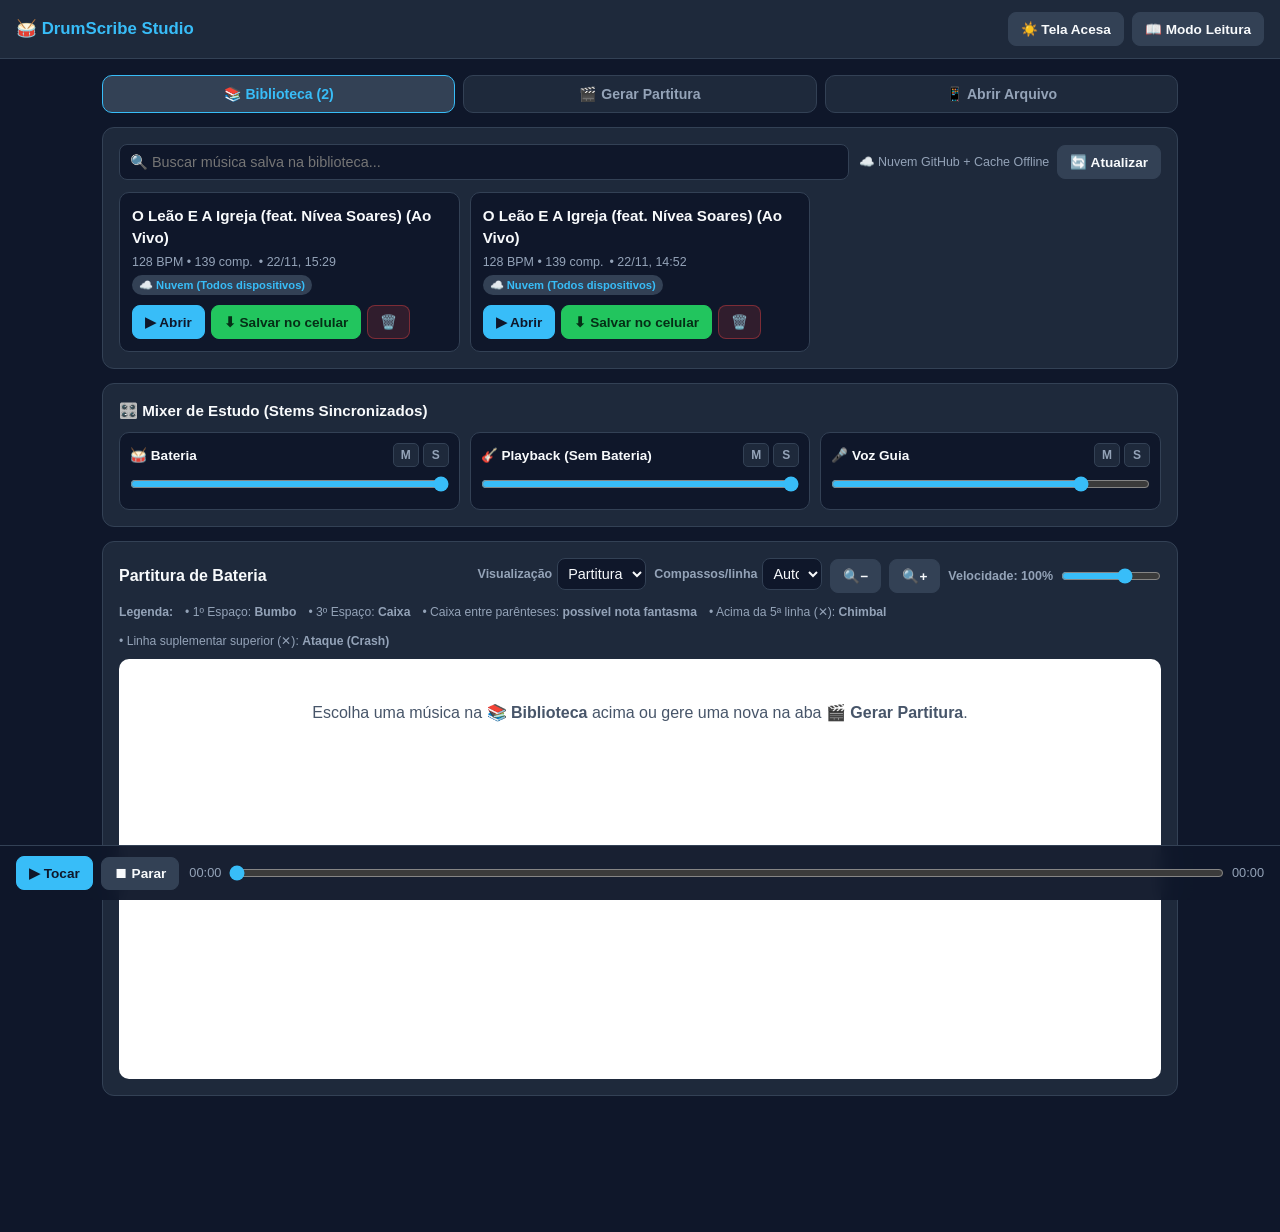
==== commit 03e09e96: "Anchor drum measures to first audible beat" ====
--- a/index.html
+++ b/index.html
@@ -812,6 +812,7 @@
       bpm: meta.bpm,
       measures: meta.measures,
       audio_offset_seconds: meta.audio_offset_seconds || 0,
+      score_revision: meta.score_revision || 0,
       created_at: meta.created_at || Date.now() / 1000,
       xmlBuffer: await xmlResp.arrayBuffer(),
       drumsBlob: drumsResp ? await drumsResp.blob() : null,
@@ -994,7 +995,29 @@
     activeLibraryId = id;
     renderLibraryList();
 
-    const localRec = await dbGetScore(id);
+    const item = mergedLibrary.find(x => x.id === id);
+    let localRec = await dbGetScore(id);
+    const cloud = item?.cloudMeta;
+    if (localRec?.xmlBuffer && cloud?.score_revision > (localRec.score_revision || 0) && navigator.onLine) {
+      try {
+        const url = resolveCloudAssetUrl(cloud.musicxml);
+        const response = await fetch(`${url}${url.includes('?') ? '&' : '?'}revision=${cloud.score_revision}`, { cache: 'no-store' });
+        if (!response.ok) throw new Error('Partitura atualizada indisponível');
+        const updated = {
+          ...localRec,
+          xmlBuffer: await response.arrayBuffer(),
+          bpm: cloud.bpm,
+          measures: cloud.measures,
+          audio_offset_seconds: cloud.audio_offset_seconds || 0,
+          score_revision: cloud.score_revision
+        };
+        if (!updated.xmlBuffer.byteLength || !(await dbPutScore(updated))) throw new Error('Não foi possível salvar a atualização');
+        localRec = updated;
+        document.getElementById('offlineStatus').textContent = 'Partitura corrigida e atualizada neste celular.';
+      } catch (_) {
+        document.getElementById('offlineStatus').textContent = 'Não foi possível atualizar a partitura offline. Abra novamente com internet.';
+      }
+    }
     if (localRec && localRec.xmlBuffer) {
       document.getElementById('songTitleDisplay').textContent = localRec.title;
       document.getElementById('songMetaDisplay').textContent = `• ${localRec.bpm} BPM • ${localRec.measures} compassos`;
@@ -1013,7 +1036,6 @@
       return;
     }
 
-    const item = mergedLibrary.find(x => x.id === id);
     if (!item) return;
 
     if (item.hasCloud && item.cloudMeta) {
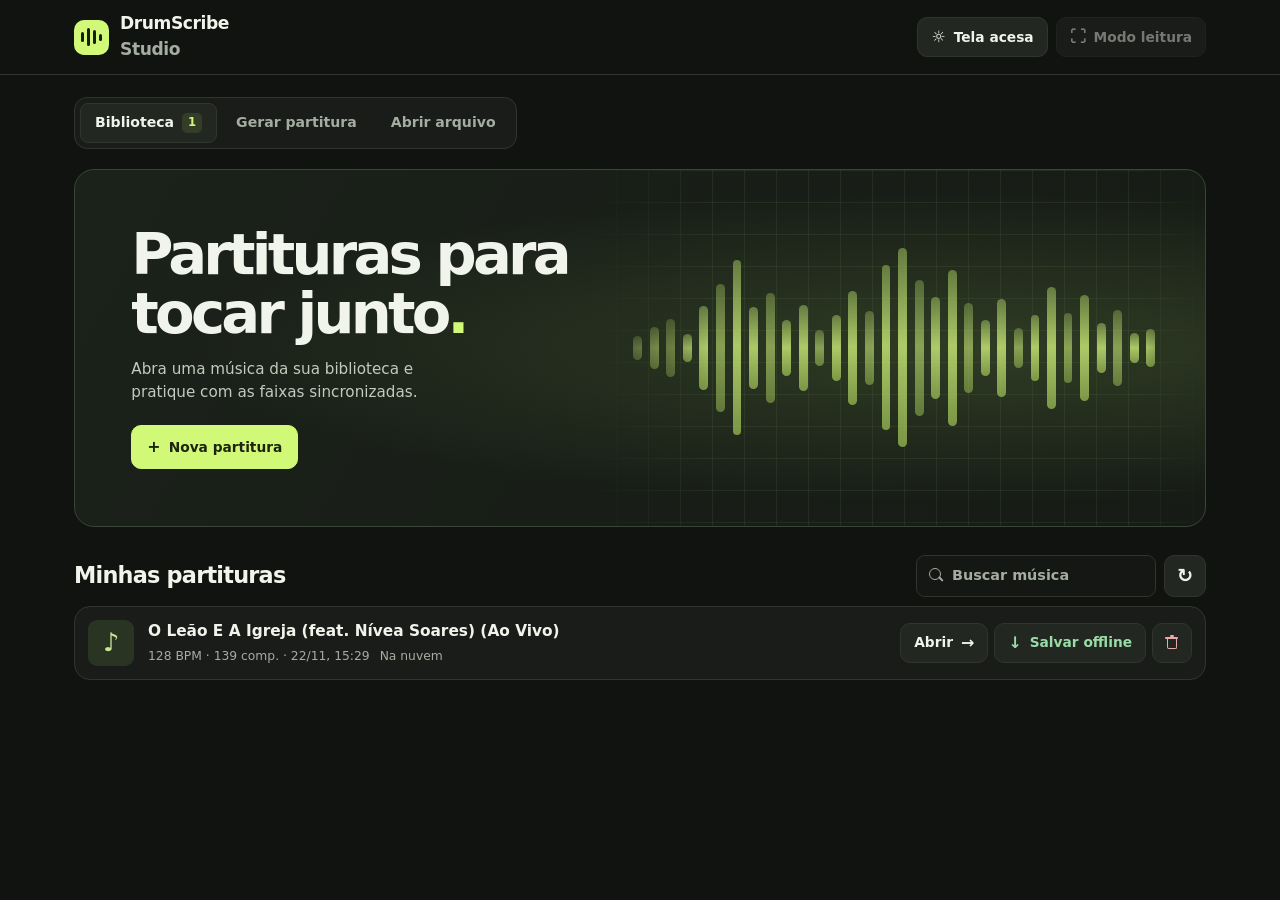
==== commit 1fca4071: "Modernize DrumScribe Studio interface" ====
--- a/index.html
+++ b/index.html
@@ -4,470 +4,88 @@
   <meta charset="UTF-8" />
   <meta name="viewport" content="width=device-width, initial-scale=1.0" />
   <title>DrumScribe Studio — Partituras de Bateria &amp; Stems</title>
-  <meta name="theme-color" content="#0f172a" />
+  <meta name="theme-color" content="#111311" />
   <link rel="manifest" href="./manifest.webmanifest" />
   <link rel="icon" href="./icons/icon-192.png" />
   <script src="./vendor/alphatab/alphaTab.min.js"></script>
   <script src="./score-format.js"></script>
   <script src="./drum-grid.js"></script>
-  <style>
-    :root {
-      --bg: #0f172a;
-      --surface: #1e293b;
-      --surface-2: #334155;
-      --primary: #38bdf8;
-      --primary-hover: #0284c7;
-      --accent: #22c55e;
-      --danger: #ef4444;
-      --warn: #f59e0b;
-      --text: #f8fafc;
-      --muted: #94a3b8;
-      --border: #334155;
-    }
-
-    * { box-sizing: border-box; margin: 0; padding: 0; }
-    body {
-      font-family: -apple-system, BlinkMacSystemFont, "Segoe UI", Roboto, sans-serif;
-      background: var(--bg);
-      color: var(--text);
-      line-height: 1.45;
-      padding-bottom: 120px;
-    }
-
-    header {
-      background: var(--surface);
-      border-bottom: 1px solid var(--border);
-      padding: 12px 16px;
-      display: flex;
-      justify-content: space-between;
-      align-items: center;
-      position: sticky;
-      top: 0;
-      z-index: 40;
-    }
-
-    .brand {
-      font-weight: 700;
-      font-size: 1.05rem;
-      display: flex;
-      align-items: center;
-      gap: 8px;
-      color: var(--primary);
-    }
-
-    .header-actions { display: flex; gap: 8px; }
-
-    .btn {
-      background: var(--surface-2);
-      color: var(--text);
-      border: 1px solid var(--border);
-      padding: 8px 12px;
-      border-radius: 8px;
-      font-size: 0.85rem;
-      font-weight: 600;
-      cursor: pointer;
-      display: inline-flex;
-      align-items: center;
-      gap: 6px;
-      transition: 0.15s;
-      text-decoration: none;
-    }
-    .btn:hover { filter: brightness(1.1); }
-    .btn:disabled { opacity: 0.5; cursor: not-allowed; }
-    .btn-primary { background: var(--primary); color: #0f172a; border-color: var(--primary); }
-    .btn-accent { background: var(--accent); color: #052e16; border-color: var(--accent); }
-    .btn-danger { background: rgba(239, 68, 68, 0.15); color: #fca5a5; border-color: rgba(239, 68, 68, 0.4); }
-    .btn-active { background: var(--warn); color: #0f172a; border-color: var(--warn); }
-
-    .container { max-width: 1100px; margin: 16px auto; padding: 0 12px; }
-
-    .tabs { display: flex; gap: 8px; margin-bottom: 14px; flex-wrap: wrap; }
-    .tab-btn {
-      flex: 1;
-      min-width: 140px;
-      padding: 10px;
-      background: var(--surface);
-      border: 1px solid var(--border);
-      color: var(--muted);
-      border-radius: 10px;
-      font-weight: 600;
-      cursor: pointer;
-      text-align: center;
-      font-size: 0.88rem;
-    }
-    .tab-btn.active {
-      background: var(--surface-2);
-      color: var(--primary);
-      border-color: var(--primary);
-    }
-
-    .card {
-      background: var(--surface);
-      border: 1px solid var(--border);
-      border-radius: 12px;
-      padding: 16px;
-      margin-bottom: 14px;
-    }
-
-    .server-bar {
-      background: var(--bg);
-      border: 1px solid var(--border);
-      border-radius: 10px;
-      padding: 10px 12px;
-      margin-bottom: 12px;
-      display: flex;
-      flex-wrap: wrap;
-      gap: 10px;
-      align-items: center;
-      justify-content: space-between;
-    }
-    .server-status {
-      font-size: 0.8rem;
-      font-weight: 600;
-      display: flex;
-      align-items: center;
-      gap: 6px;
-    }
-    .dot {
-      width: 9px;
-      height: 9px;
-      border-radius: 50%;
-      background: var(--danger);
-      display: inline-block;
-    }
-    .dot.online { background: var(--accent); }
-
-    .grid-form { display: grid; grid-template-columns: 1fr; gap: 12px; }
-    @media (min-width: 700px) { .grid-form { grid-template-columns: 2fr 1fr 1fr; } }
-
-    label {
-      display: block;
-      font-size: 0.78rem;
-      color: var(--muted);
-      margin-bottom: 4px;
-      font-weight: 600;
-    }
-
-    input[type="text"], input[type="password"], select, input[type="file"] {
-      width: 100%;
-      background: var(--bg);
-      color: var(--text);
-      border: 1px solid var(--border);
-      border-radius: 8px;
-      padding: 9px 10px;
-      font-size: 0.9rem;
-    }
-
-    details.cloud-config {
-      background: var(--bg);
-      border: 1px solid var(--border);
-      border-radius: 10px;
-      padding: 10px 12px;
-      margin-top: 12px;
-    }
-    details.cloud-config summary {
-      cursor: pointer;
-      font-size: 0.83rem;
-      font-weight: 600;
-      color: var(--primary);
-      user-select: none;
-    }
-
-    .progress-wrap { margin-top: 14px; display: none; }
-    .progress-bar-bg {
-      width: 100%;
-      height: 10px;
-      background: var(--bg);
-      border-radius: 999px;
-      overflow: hidden;
-      margin: 6px 0;
-    }
-    .progress-bar-fill {
-      height: 100%;
-      width: 0%;
-      background: linear-gradient(90deg, var(--primary), var(--accent));
-      transition: width 0.4s ease;
-    }
-
-    .library-toolbar {
-      display: flex;
-      flex-wrap: wrap;
-      gap: 10px;
-      align-items: center;
-      justify-content: space-between;
-      margin-bottom: 12px;
-    }
-    .library-grid {
-      display: grid;
-      grid-template-columns: repeat(auto-fill, minmax(280px, 1fr));
-      gap: 10px;
-    }
-    .lib-item {
-      background: var(--bg);
-      border: 1px solid var(--border);
-      border-radius: 10px;
-      padding: 12px;
-      display: flex;
-      flex-direction: column;
-      justify-content: space-between;
-      gap: 10px;
-    }
-    .lib-item.current {
-      border-color: var(--primary);
-      box-shadow: 0 0 0 1px var(--primary);
-    }
-    .lib-title {
-      font-weight: 700;
-      font-size: 0.95rem;
-      color: var(--text);
-      word-break: break-word;
-    }
-    .lib-meta {
-      font-size: 0.78rem;
-      color: var(--muted);
-      margin-top: 4px;
-      display: flex;
-      flex-wrap: wrap;
-      gap: 6px;
-      align-items: center;
-    }
-    .badge {
-      font-size: 0.7rem;
-      padding: 2px 7px;
-      border-radius: 999px;
-      font-weight: 700;
-      background: var(--surface-2);
-      color: var(--primary);
-    }
-    .badge.offline { color: var(--accent); }
-    .lib-actions {
-      display: flex;
-      gap: 6px;
-      flex-wrap: wrap;
-    }
-
-    .mixer-grid {
-      display: grid;
-      grid-template-columns: repeat(auto-fit, minmax(210px, 1fr));
-      gap: 10px;
-      margin-top: 10px;
-    }
-    .channel-strip {
-      background: var(--bg);
-      border: 1px solid var(--border);
-      border-radius: 10px;
-      padding: 10px;
-    }
-    .channel-header {
-      display: flex;
-      justify-content: space-between;
-      align-items: center;
-      margin-bottom: 8px;
-      font-size: 0.85rem;
-      font-weight: 600;
-    }
-    .ms-btns { display: flex; gap: 4px; }
-    .ms-btn {
-      width: 26px; height: 24px;
-      border-radius: 5px;
-      border: 1px solid var(--border);
-      background: var(--surface);
-      color: var(--muted);
-      font-size: 0.75rem;
-      font-weight: 700;
-      cursor: pointer;
-    }
-    .ms-btn.mute.active { background: var(--danger); color: #fff; border-color: var(--danger); }
-    .ms-btn.solo.active { background: var(--warn); color: #000; border-color: var(--warn); }
-
-    input[type="range"] { width: 100%; accent-color: var(--primary); }
-
-    .score-toolbar {
-      display: flex;
-      flex-wrap: wrap;
-      justify-content: space-between;
-      align-items: center;
-      gap: 8px;
-      margin-bottom: 10px;
-    }
-    .score-view-controls { display: inline-flex; align-items: center; gap: 5px; }
-    #drumGridContainer { display: grid; gap: 12px; }
-    .drum-grid-card {
-      overflow-x: auto;
-      background: #242a25;
-      border: 1px solid #485447;
-      border-radius: 10px;
-      padding: 10px 8px 5px;
-      scroll-margin-top: 18px;
-    }
-    .drum-grid-heading { display: flex; gap: 12px; align-items: baseline; color: #d1dccd; font-size: .8rem; margin: 0 0 5px 7px; }
-    .drum-grid-heading span { font-style: italic; overflow-wrap: anywhere; }
-    .drum-grid-svg { display: block; width: 100%; height: auto; }
-    .grid-beat { fill: #262d27; }
-    .grid-beat-alt { fill: #2c332d; }
-    .grid-beat-line { stroke: #485449; stroke-width: 1; }
-    .grid-lane-line { stroke: #687668; stroke-width: .7; stroke-dasharray: 3 5; }
-    .grid-count, .grid-hit, .grid-label text { text-anchor: middle; dominant-baseline: middle; font-family: ui-monospace, SFMono-Regular, Consolas, monospace; }
-    .grid-count { fill: #b1c0aa; font-size: 14px; }
-    .grid-main-count { fill: #f4f6ed; font-weight: bold; }
-    .grid-hit { fill: #f2f4e9; font-size: 18px; font-weight: bold; }
-    .grid-ghost { font-size: 14px; fill: #c0cec0; }
-    .grid-label rect { fill: #252c25; stroke: #4b5a4c; }
-    .grid-label text { fill: #7d917d; font-size: 13px; }
-    .grid-has-hits rect { stroke: #bca456; }
-    .grid-has-hits text { fill: #e8d394; }
-    .grid-playhead { stroke: #fb7185; stroke-width: 3; opacity: 0; pointer-events: none; }
-    .drum-grid-card.grid-current .grid-playhead { opacity: 1; }
-    #alphaTabContainer {
-      position: relative;
-      background: #ffffff;
-      color: #000000;
-      border-radius: 10px;
-      padding: 12px;
-      min-height: 420px;
-      overflow-x: auto;
-    }
-    #alphaTabContainer svg [fill^="rgba(0,0,0,0.392"] {
-      fill: #111111 !important;
-    }
-    .score-playhead {
-      position: absolute;
-      z-index: 5;
-      width: 3px;
-      min-height: 36px;
-      background: #ef4444;
-      box-shadow: 0 0 0 2px rgba(239, 68, 68, 0.16);
-      border-radius: 3px;
-      pointer-events: none;
-    }
-    .legend-bar {
-      display: flex;
-      flex-wrap: wrap;
-      gap: 12px;
-      font-size: 0.76rem;
-      color: var(--muted);
-      margin-bottom: 8px;
-    }
-
-    body.reading-mode header,
-    body.reading-mode .setup-section,
-    body.reading-mode .mixer-card { display: none !important; }
-    body.reading-mode .container { max-width: 100%; margin: 0; padding: 4px; }
-
-    @media (orientation: landscape) and (max-height: 550px) and (max-width: 1000px) {
-      body.has-score header,
-      body.has-score .setup-section,
-      body.has-score .mixer-card,
-      body.has-score .legend-bar { display: none !important; }
-      body.has-score { padding-bottom: 58px; }
-      body.has-score .container { max-width: none; margin: 0; padding: 0 4px; }
-      body.has-score #scoreCard { margin: 0; padding: 4px; }
-      body.has-score .score-toolbar {
-        position: sticky;
-        top: 0;
-        z-index: 20;
-        background: var(--surface);
-        margin-bottom: 4px;
-        padding: 3px 4px;
-        gap: 4px;
-      }
-      body.has-score #songTitleDisplay { display: block; max-width: 140px; white-space: nowrap; overflow: hidden; text-overflow: ellipsis; font-size: .8rem; }
-      body.has-score #songMetaDisplay { display: none; }
-      body.has-score .score-toolbar label { font-size: .74rem; }
-      body.has-score .score-toolbar select { padding: 4px !important; }
-      body.has-score .score-toolbar .btn { padding: 4px 7px; }
-      body.has-score #exitReadingBtn { display: none !important; }
-      body.has-score #speedSlider { width: 75px !important; }
-      body.has-score #alphaTabContainer { padding: 4px; min-height: 0; }
-      body.has-score #drumGridContainer { grid-template-columns: repeat(2, minmax(0, 1fr)); gap: 5px; }
-      body.has-score .drum-grid-card { padding: 5px 3px 1px; }
-      body.has-score .drum-grid-heading { margin-bottom: 1px; }
-      body.has-score .transport-bar { padding: 4px 8px; gap: 6px; }
-      body.has-score .transport-bar .btn { padding: 5px 8px; }
-      body.has-score .timeline-box { min-width: 0; }
-    }
-    @media (orientation: landscape) and (max-height: 550px) and (max-width: 700px) {
-      body.has-score #songTitleDisplay { display: none; }
-    }
-
-    .transport-bar {
-      position: fixed;
-      bottom: 0; left: 0; right: 0;
-      background: rgba(15, 23, 42, 0.96);
-      backdrop-filter: blur(8px);
-      border-top: 1px solid var(--border);
-      padding: 10px 16px;
-      display: flex;
-      flex-wrap: wrap;
-      align-items: center;
-      justify-content: space-between;
-      gap: 10px;
-      z-index: 50;
-    }
-    .transport-controls { display: flex; align-items: center; gap: 8px; }
-    .timeline-box {
-      flex: 1;
-      min-width: 180px;
-      display: flex;
-      align-items: center;
-      gap: 8px;
-      font-size: 0.8rem;
-      color: var(--muted);
-    }
-    .hidden { display: none !important; }
-  </style>
+  <link rel="stylesheet" href="./studio.css" />
 </head>
 <body>
 
-<header>
-  <div class="brand">🥁 DrumScribe Studio</div>
-  <div class="header-actions">
-    <button id="wakeLockBtn" class="btn" title="Impede a tela do celular de apagar">☀️ Tela Acesa</button>
-    <button id="readingModeBtn" class="btn">📖 Modo Leitura</button>
+<header class="site-header">
+  <div class="header-inner">
+    <div class="brand">
+      <span class="brand-mark" aria-hidden="true"><i></i><i></i><i></i><i></i></span>
+      <span>DrumScribe <span class="brand-studio">Studio</span></span>
+    </div>
+    <div class="header-actions">
+      <button id="wakeLockBtn" class="btn" type="button" aria-pressed="false" title="Impede a tela do celular de apagar"><span class="ui-symbol" aria-hidden="true">☼</span><span id="wakeLockLabel">Tela acesa</span></button>
+      <button id="readingModeBtn" class="btn" type="button" disabled><span class="ui-symbol" aria-hidden="true">⛶</span>Modo leitura</button>
+    </div>
   </div>
 </header>
 
-<div class="container">
+<main class="container">
   <div class="setup-section">
-    <div class="tabs">
-      <button class="tab-btn active" data-tab="libraryTab" id="libraryTabBtn">📚 Biblioteca (0)</button>
-      <button class="tab-btn" data-tab="youtubeTab">🎬 Gerar Partitura</button>
-      <button class="tab-btn" data-tab="localTab">📱 Abrir Arquivo</button>
-    </div>
-
-    <div id="libraryTab" class="card">
+    <nav class="tabs" aria-label="Navegação do estúdio">
+      <button class="tab-btn active" type="button" data-tab="libraryTab" id="libraryTabBtn" aria-controls="libraryTab" aria-pressed="true">Biblioteca <span class="tab-count" id="libraryCount">0</span></button>
+      <button class="tab-btn" type="button" data-tab="youtubeTab" aria-controls="youtubeTab" aria-pressed="false">Gerar partitura</button>
+      <button class="tab-btn" type="button" data-tab="localTab" aria-controls="localTab" aria-pressed="false">Abrir arquivo</button>
+    </nav>
+
+    <section id="libraryTab" aria-labelledby="libraryHeading">
+      <div class="library-intro">
+        <div class="intro-content">
+          <h1>Partituras para<br class="intro-break" /> tocar junto<span>.</span></h1>
+          <p>Abra uma música da sua biblioteca e pratique com as faixas sincronizadas.</p>
+          <button class="btn btn-primary" id="newScoreBtn" type="button"><span class="ui-symbol" aria-hidden="true">+</span> Nova partitura</button>
+        </div>
+        <div class="wave-art" aria-hidden="true">
+          <div class="wave-bars">
+            <i style="--peak:12%"></i><i style="--peak:21%"></i><i style="--peak:29%"></i><i style="--peak:14%"></i>
+            <i style="--peak:42%"></i><i style="--peak:64%"></i><i style="--peak:88%"></i><i style="--peak:41%"></i>
+            <i style="--peak:55%"></i><i style="--peak:28%"></i><i style="--peak:43%"></i><i style="--peak:18%"></i>
+            <i style="--peak:33%"></i><i style="--peak:57%"></i><i style="--peak:37%"></i><i style="--peak:83%"></i>
+            <i style="--peak:100%"></i><i style="--peak:68%"></i><i style="--peak:51%"></i><i style="--peak:78%"></i>
+            <i style="--peak:45%"></i><i style="--peak:28%"></i><i style="--peak:49%"></i><i style="--peak:20%"></i>
+            <i style="--peak:33%"></i><i style="--peak:61%"></i><i style="--peak:35%"></i><i style="--peak:53%"></i>
+            <i style="--peak:25%"></i><i style="--peak:38%"></i><i style="--peak:15%"></i><i style="--peak:19%"></i>
+          </div>
+        </div>
+      </div>
       <div class="library-toolbar">
-        <div style="flex:1; min-width:220px;">
-          <input type="text" id="librarySearch" placeholder="🔍 Buscar música salva na biblioteca..." />
-        </div>
-        <div style="display:flex; gap:8px; align-items:center;">
-          <span id="libraryStorageHint" style="font-size:0.78rem; color:var(--muted);">☁️ Nuvem GitHub + Cache Offline</span>
-          <button id="refreshLibraryBtn" class="btn" type="button">🔄 Atualizar</button>
+        <h2 id="libraryHeading">Minhas partituras</h2>
+        <div class="library-tools">
+          <label class="search-box" for="librarySearch"><span class="search-icon" aria-hidden="true"></span>
+            <input type="text" id="librarySearch" aria-label="Buscar música" placeholder="Buscar música" />
+          </label>
+          <button id="refreshLibraryBtn" class="btn" type="button" aria-label="Atualizar biblioteca" title="Atualizar biblioteca"><span class="ui-symbol" aria-hidden="true">↻</span></button>
         </div>
       </div>
-      <p id="offlineStatus" role="status" style="font-size:0.82rem; color:var(--muted); margin:8px 0 0;"></p>
-      <div id="libraryList" class="library-grid">
-        <p style="color:var(--muted); font-size:0.88rem;">Nenhuma partitura na biblioteca ainda. Gere sua primeira música na aba <strong>🎬 Gerar Partitura</strong>!</p>
-      </div>
-    </div>
+      <p id="offlineStatus" role="status"></p>
+      <div id="libraryList" class="library-grid" aria-busy="true"><p class="library-empty">Carregando partituras…</p></div>
+    </section>
 
     <div id="youtubeTab" class="card hidden">
+      <h1 class="panel-heading">Gerar partitura</h1>
       <div class="server-bar">
         <div style="flex:1; min-width:220px;">
-          <label for="apiBaseUrl">Link do Servidor Backend (Colab ou Local)</label>
+          <label for="apiBaseUrl">Endereço do servidor (Colab ou local)</label>
           <input type="text" id="apiBaseUrl" placeholder="https://xxxx.trycloudflare.com" />
         </div>
         <div style="display:flex; align-items:center; gap:10px;">
           <span class="server-status" id="serverStatusText">
             <span class="dot" id="serverDot"></span> Aguardando servidor
           </span>
-          <button id="testServerBtn" class="btn" type="button">Testar Conexão</button>
+          <button id="testServerBtn" class="btn" type="button">Testar conexão</button>
         </div>
       </div>
 
       <div class="grid-form">
         <div>
-          <label for="ytUrl">Link da Música (YouTube, SoundCloud, etc.)</label>
+          <label for="ytUrl">Link da música</label>
           <input type="text" id="ytUrl" placeholder="https://www.youtube.com/watch?v=..." />
         </div>
         <div>
@@ -490,24 +108,20 @@
 
       <div style="display:flex; flex-wrap:wrap; gap:10px; align-items:flex-end; margin-top:12px;">
         <div style="flex:1; min-width:220px;">
-          <label for="mediaFile">Ou envie um arquivo de áudio/vídeo do PC (Opcional)</label>
+          <label for="mediaFile">Ou envie um arquivo de áudio ou vídeo</label>
           <input type="file" id="mediaFile" accept="audio/*,video/*" />
         </div>
-        <div style="flex:1; min-width:180px;">
-          <label for="cookiesFile">cookies.txt (Opcional)</label>
-          <input type="file" id="cookiesFile" accept=".txt" />
-        </div>
-        <button id="generateBtn" class="btn btn-primary" style="padding:10px 18px;">
-          ⚡ Gerar Partitura + Stems
+        <button id="generateBtn" class="btn btn-primary" type="button">
+          Gerar partitura <span class="ui-symbol" aria-hidden="true">→</span>
         </button>
       </div>
 
       <details class="cloud-config" id="cloudConfigDetails">
-        <summary>☁️ Configurar Sincronização Automática para o Celular (Configure 1x no PC)</summary>
+        <summary>Configurações avançadas</summary>
         <p style="font-size:0.78rem; color:var(--muted); margin:8px 0;">
           Cole seu <strong>GitHub Personal Access Token</strong> (permissão <code>Contents: Read and write</code> no repositório <code>drumscribe-studio</code>). Ele fica salvo apenas neste navegador e envia cada partitura gerada para o celular.
         </p>
-        <div style="display:grid; grid-template-columns: 2fr 1fr; gap:10px;">
+        <div class="grid-form">
           <div>
             <label for="githubTokenInput">GitHub Token (github_pat_... ou ghp_...)</label>
             <input type="password" id="githubTokenInput" placeholder="Cole seu token aqui" />
@@ -516,6 +130,10 @@
             <label for="githubRepoInput">Repositório GitHub</label>
             <input type="text" id="githubRepoInput" value="Gabriel20gvn/drumscribe-studio" />
           </div>
+          <div>
+            <label for="cookiesFile">cookies.txt (opcional)</label>
+            <input type="file" id="cookiesFile" accept=".txt" />
+          </div>
         </div>
       </details>
 
@@ -532,44 +150,42 @@
     </div>
 
     <div id="localTab" class="card hidden">
+      <h1 class="panel-heading">Abrir arquivo</h1>
       <p style="font-size:0.85rem; color:var(--muted); margin-bottom:10px;">
-        Selecione uma partitura <strong>.musicxml</strong> e os áudios salvos no dispositivo:
+        Importe uma partitura e, se quiser, adicione as faixas de áudio para tocar junto.
       </p>
       <div class="grid-form">
         <div>
-          <label for="localXml">1. Partitura (.musicxml ou .xml)</label>
+          <label for="localXml">Partitura (MusicXML, MIDI ou Guitar Pro)</label>
           <input type="file" id="localXml" accept=".musicxml,.xml,.mid,.gp,.gp5,.gpx" />
         </div>
         <div>
-          <label for="localDrums">2. Faixa Bateria (drums.wav / .mp3)</label>
+          <label for="localDrums">Bateria (opcional)</label>
           <input type="file" id="localDrums" accept="audio/*" />
         </div>
         <div>
-          <label for="localPlayback">3. Playback sem Bateria (.wav / .mp3)</label>
+          <label for="localPlayback">Playback sem bateria (opcional)</label>
           <input type="file" id="localPlayback" accept="audio/*" />
         </div>
       </div>
       <div style="margin-top:12px; display:flex; gap:10px; align-items:flex-end; flex-wrap:wrap;">
         <div style="flex:1; min-width:200px;">
-          <label for="localVocals">4. Faixa Voz (Opcional — vocals.wav / .mp3)</label>
+          <label for="localVocals">Voz guia (opcional)</label>
           <input type="file" id="localVocals" accept="audio/*" />
         </div>
-        <button id="loadLocalBtn" class="btn btn-accent" style="padding:10px 18px;">
-          📂 Carregar no Estúdio
+        <button id="loadLocalBtn" class="btn btn-primary" type="button">
+          Abrir no estúdio <span class="ui-symbol" aria-hidden="true">→</span>
         </button>
       </div>
     </div>
 
-    <div class="card mixer-card">
-      <div style="display:flex; justify-content:space-between; align-items:center; flex-wrap:wrap; gap:8px;">
-        <strong style="font-size:0.95rem;">🎛️ Mixer de Estudo (Stems Sincronizados)</strong>
-        <div id="downloadLinks" style="display:flex; gap:8px; flex-wrap:wrap;"></div>
-      </div>
+    <details class="card mixer-card">
+      <summary>Mixer e downloads</summary>
 
       <div class="mixer-grid">
         <div class="channel-strip" data-track="drums">
           <div class="channel-header">
-            <span>🥁 Bateria</span>
+            <span>Bateria</span>
             <div class="ms-btns">
               <button class="ms-btn mute" data-action="mute">M</button>
               <button class="ms-btn solo" data-action="solo">S</button>
@@ -580,7 +196,7 @@
 
         <div class="channel-strip" data-track="no_drums">
           <div class="channel-header">
-            <span>🎸 Playback (Sem Bateria)</span>
+            <span>Playback sem bateria</span>
             <div class="ms-btns">
               <button class="ms-btn mute" data-action="mute">M</button>
               <button class="ms-btn solo" data-action="solo">S</button>
@@ -591,7 +207,7 @@
 
         <div class="channel-strip" data-track="vocals">
           <div class="channel-header">
-            <span>🎤 Voz Guia</span>
+            <span>Voz guia</span>
             <div class="ms-btns">
               <button class="ms-btn mute" data-action="mute">M</button>
               <button class="ms-btn solo" data-action="solo">S</button>
@@ -600,35 +216,39 @@
           <input type="range" min="0" max="1" step="0.02" value="0.8" class="vol-slider" />
         </div>
       </div>
-    </div>
+      <div id="downloadLinks"></div>
+    </details>
   </div>
 
-  <div class="card" id="scoreCard">
+  <section class="card" id="scoreCard" aria-labelledby="songTitleDisplay">
     <div class="score-toolbar">
-      <div>
-        <strong id="songTitleDisplay">Partitura de Bateria</strong>
-        <span id="songMetaDisplay" style="font-size:0.8rem; color:var(--muted); margin-left:8px;"></span>
+      <div class="score-heading">
+        <h2 id="songTitleDisplay">Partitura de bateria</h2>
+        <span id="songMetaDisplay"></span>
       </div>
-      <div style="display:flex; gap:8px; align-items:center; flex-wrap:wrap;">
+      <div class="score-actions">
         <label class="score-view-controls" for="scoreViewSelect">Visualização
-          <select id="scoreViewSelect" style="width:auto; padding:6px;">
+          <select id="scoreViewSelect">
             <option value="staff">Partitura</option>
             <option value="grid">Grade</option>
           </select>
         </label>
         <label class="score-view-controls staff-only" for="barsPerRowSelect">Compassos/linha
-        <select id="barsPerRowSelect" style="width:60px; padding:6px;">
-          <option value="auto" selected>Auto</option>
-          <option value="1">1</option>
-          <option value="2">2</option>
-          <option value="4">4</option>
-        </select>
+          <select id="barsPerRowSelect">
+            <option value="auto" selected>Auto</option>
+            <option value="1">1</option>
+            <option value="2">2</option>
+            <option value="4">4</option>
+          </select>
         </label>
-        <button id="zoomOutBtn" class="btn staff-only" type="button" title="Diminuir zoom">🔍−</button>
-        <button id="zoomInBtn" class="btn staff-only" type="button" title="Aumentar zoom">🔍+</button>
-        <label style="margin:0;">Velocidade: <span id="speedVal">100%</span></label>
-        <input type="range" id="speedSlider" min="0.5" max="1.25" step="0.05" value="1.0" style="width:100px;" />
-        <button id="exitReadingBtn" class="btn hidden">Sair Leitura</button>
+        <div class="zoom-controls staff-only" role="group" aria-label="Zoom da partitura">
+          <button id="zoomOutBtn" class="btn" type="button" aria-label="Diminuir zoom" title="Diminuir zoom">−</button>
+          <button id="zoomInBtn" class="btn" type="button" aria-label="Aumentar zoom" title="Aumentar zoom">+</button>
+        </div>
+        <label class="speed-control" for="speedSlider">Velocidade <span id="speedVal">100%</span>
+          <input type="range" id="speedSlider" min="0.5" max="1.25" step="0.05" value="1.0" />
+        </label>
+        <button id="exitReadingBtn" class="btn hidden" type="button">Sair da leitura</button>
       </div>
     </div>
     <div class="legend-bar">
@@ -645,33 +265,40 @@
       </p>
     </div>
     <div id="drumGridContainer" class="hidden"><p>Escolha uma música na Biblioteca ou gere uma partitura para ver a grade.</p></div>
+  </section>
+</main>
+
+<div class="transport-bar" role="region" aria-label="Reprodução">
+  <div class="transport-inner">
+    <div class="transport-controls">
+      <button id="playPauseBtn" class="btn btn-primary" type="button" disabled><span class="play-icon" aria-hidden="true"></span><span id="playPauseLabel">Tocar</span></button>
+      <button id="stopBtn" class="btn" type="button" title="Parar" aria-label="Parar" disabled><span class="stop-icon" aria-hidden="true"></span></button>
+    </div>
+    <div class="timeline-box">
+      <span id="timeCurrent">00:00</span>
+      <input type="range" id="seekSlider" min="0" max="100" step="0.1" value="0" aria-label="Posição na música" disabled />
+      <span id="timeTotal">00:00</span>
+    </div>
   </div>
 </div>
 
-<div class="transport-bar">
-  <div class="transport-controls">
-    <button id="playPauseBtn" class="btn btn-primary">▶ Tocar</button>
-    <button id="stopBtn" class="btn">⏹ Parar</button>
-  </div>
-  <div class="timeline-box">
-    <span id="timeCurrent">00:00</span>
-    <input type="range" id="seekSlider" min="0" max="100" step="0.1" value="0" />
-    <span id="timeTotal">00:00</span>
-  </div>
-</div>
-
 <script>
-  document.querySelectorAll('.tab-btn').forEach(btn => {
+  const tabButtons = document.querySelectorAll('.tab-btn');
+  tabButtons.forEach(btn => {
     btn.addEventListener('click', () => {
-      document.querySelectorAll('.tab-btn').forEach(b => b.classList.remove('active'));
-      btn.classList.add('active');
-      document.getElementById('youtubeTab').classList.add('hidden');
-      document.getElementById('libraryTab').classList.add('hidden');
-      document.getElementById('localTab').classList.add('hidden');
-      const target = document.getElementById(btn.dataset.tab);
-      if (target) target.classList.remove('hidden');
+      tabButtons.forEach(button => {
+        const selected = button === btn;
+        button.classList.toggle('active', selected);
+        button.setAttribute('aria-pressed', String(selected));
+        document.getElementById(button.dataset.tab).classList.toggle('hidden', !selected);
+      });
       if (btn.dataset.tab === 'libraryTab') refreshLibrary();
     });
+  });
+  document.getElementById('newScoreBtn').addEventListener('click', () => {
+    const generateTab = document.querySelector('[data-tab="youtubeTab"]');
+    generateTab.click();
+    generateTab.focus();
   });
 
   const DEFAULT_REPO = 'Gabriel20gvn/drumscribe-studio';
@@ -923,7 +550,8 @@
     }
 
     mergedLibrary = Array.from(byId.values()).sort((a, b) => (b.created_at || 0) - (a.created_at || 0));
-    document.getElementById('libraryTabBtn').textContent = `📚 Biblioteca (${mergedLibrary.length})`;
+    document.getElementById('libraryCount').textContent = mergedLibrary.length;
+    document.getElementById('libraryList').setAttribute('aria-busy', 'false');
     renderLibraryList();
   }
 
@@ -933,7 +561,9 @@
     const filtered = mergedLibrary.filter(it => !query || it.title.toLowerCase().includes(query));
 
     if (filtered.length === 0) {
-      container.innerHTML = `<p style="color:var(--muted); font-size:0.88rem;">Nenhuma partitura na biblioteca ainda. Gere sua primeira música na aba <strong>🎬 Gerar Partitura</strong>!</p>`;
+      container.innerHTML = query
+        ? '<p class="library-empty">Nenhuma música encontrada.</p>'
+        : '<p class="library-empty">Sua biblioteca está vazia. Gere uma partitura ou importe um arquivo para começar.</p>';
       return;
     }
 
@@ -942,32 +572,42 @@
         ? new Date(item.created_at * 1000).toLocaleDateString('pt-BR', { day: '2-digit', month: '2-digit', hour: '2-digit', minute: '2-digit' })
         : '';
       const badges = [];
-      if (item.hasCloud) badges.push('<span class="badge">☁️ Nuvem (Todos dispositivos)</span>');
+      if (item.hasCloud) badges.push('<span class="badge">Na nuvem</span>');
       const required = item.cloudMeta?.audio_mp3 || item.serverMeta?.audio_mp3 || {};
       const missingAudio = Boolean((required.drums && !item.hasDrums) || (required.no_drums && !item.hasNoDrums) || (required.vocals && !item.hasVocals));
       const readyOffline = item.hasLocal && !missingAudio;
-      if (item.hasLocal) badges.push(`<span class="badge offline">📱 ${readyOffline ? 'Pronto offline' : 'Partitura offline'}</span>`);
-      if (!item.hasCloud && item.hasServer) badges.push('<span class="badge">🖥️ Servidor</span>');
+      if (item.hasLocal) badges.push(`<span class="badge offline">${readyOffline ? 'Pronto offline' : 'Partitura offline'}</span>`);
+      if (!item.hasCloud && item.hasServer) badges.push('<span class="badge">No servidor</span>');
+      const details = [
+        Number(item.bpm) > 0 ? `${Number(item.bpm)} BPM` : '',
+        Number(item.measures) > 0 ? `${Number(item.measures)} comp.` : '',
+        dateStr
+      ].filter(Boolean);
 
       return `
-        <div class="lib-item ${activeLibraryId === item.id ? 'current' : ''}">
+        <article class="lib-item ${activeLibraryId === item.id ? 'current' : ''}" data-score-id="${escapeHtml(item.id)}">
+          <div class="track-mark" aria-hidden="true">♪</div>
           <div>
             <div class="lib-title">${escapeHtml(item.title)}</div>
-            <div class="lib-meta">
-              <span>${item.bpm} BPM • ${item.measures} comp.</span>
-              ${dateStr ? `<span>• ${dateStr}</span>` : ''}
-            </div>
-            <div class="lib-meta">${badges.join(' ')}</div>
+            <div class="lib-meta">${details.length ? `<span>${details.join(' · ')}</span>` : ''}${badges.join(' ')}</div>
           </div>
           <div class="lib-actions">
-            <button class="btn btn-primary" onclick="openLibraryItem('${item.id}')">▶ Abrir</button>
-            ${(item.hasCloud || item.hasServer) && !readyOffline ? `<button class="btn btn-accent" onclick="saveLibraryItemOffline('${item.id}')">⬇ Salvar no celular</button>` : ''}
-            <button class="btn btn-danger" onclick="removeLibraryItem('${item.id}')">🗑️</button>
+            <button class="btn" data-library-action="open" type="button">Abrir <span class="ui-symbol" aria-hidden="true">→</span></button>
+            ${(item.hasCloud || item.hasServer) && !readyOffline ? '<button class="btn btn-accent" data-library-action="save" type="button"><span class="ui-symbol" aria-hidden="true">↓</span> Salvar offline</button>' : ''}
+            <button class="btn btn-danger remove-score" data-library-action="remove" type="button" aria-label="Remover partitura" title="Remover partitura"><span class="trash-icon" aria-hidden="true"></span></button>
           </div>
-        </div>
+        </article>
       `;
     }).join('');
   }
+
+  document.getElementById('libraryList').addEventListener('click', event => {
+    const button = event.target.closest('[data-library-action]');
+    if (!button) return;
+    const id = button.closest('[data-score-id]').dataset.scoreId;
+    const actions = { open: window.openLibraryItem, save: window.saveLibraryItemOffline, remove: window.removeLibraryItem };
+    actions[button.dataset.libraryAction](id);
+  });
 
   function escapeHtml(str) {
     return String(str).replace(/[&<>"']/g, m => ({ '&':'&amp;','<':'&lt;','>':'&gt;','"':'&quot;',"'":'&#39;' }[m]));
@@ -1119,17 +759,20 @@
 
   let wakeLock = null;
   const wakeLockBtn = document.getElementById('wakeLockBtn');
+  const wakeLockLabel = document.getElementById('wakeLockLabel');
   wakeLockBtn.addEventListener('click', async () => {
     if (!('wakeLock' in navigator)) return alert('Seu navegador não suporta bloqueio de descanso de tela.');
     try {
       if (!wakeLock) {
         wakeLock = await navigator.wakeLock.request('screen');
         wakeLockBtn.classList.add('btn-active');
-        wakeLockBtn.textContent = '☀️ Tela Travada';
+        wakeLockBtn.setAttribute('aria-pressed', 'true');
+        wakeLockLabel.textContent = 'Tela mantida acesa';
         wakeLock.addEventListener('release', () => {
           wakeLock = null;
           wakeLockBtn.classList.remove('btn-active');
-          wakeLockBtn.textContent = '☀️ Tela Acesa';
+          wakeLockBtn.setAttribute('aria-pressed', 'false');
+          wakeLockLabel.textContent = 'Tela acesa';
         });
       } else {
         await wakeLock.release();
@@ -1179,7 +822,9 @@
   let scoreAudioOffset = 0;
   let scoreBpm = 120;
   let lastCursorBar = -1;
+  let lastCursorLineY = null;
   let scorePlayhead = null;
+  const barGeometryCache = new Map();
   const scoreViewSelect = document.getElementById('scoreViewSelect');
   const drumGridContainer = document.getElementById('drumGridContainer');
   if (localStorage.getItem('drumscribe_score_view') === 'grid') scoreViewSelect.value = 'grid';
@@ -1213,7 +858,9 @@
     if (lastGridBar !== index) {
       drumGridContainer.querySelector('.grid-current')?.classList.remove('grid-current');
       active.card.classList.add('grid-current');
-      if (autoScroll && isPlaying) active.card.scrollIntoView({ block: 'center', inline: 'nearest', behavior: 'smooth' });
+      if (autoScroll && (lastGridBar < 0 || active.card.offsetTop !== gridRender.cards[lastGridBar].card.offsetTop)) {
+        active.card.scrollIntoView({ block: 'center', inline: 'nearest', behavior: 'smooth' });
+      }
       lastGridBar = index;
     }
     const fraction = Math.max(0, Math.min(1, (scoreTime - index * secondsPerBar) / secondsPerBar));
@@ -1246,39 +893,51 @@
     const secondsPerBar = 240 / bpm;
     const scoreTime = Math.max(0, master.currentTime - scoreAudioOffset);
     const barIndex = Math.min(bars.length - 1, Math.floor(scoreTime / secondsPerBar));
-    const barBounds = lookup.findMasterBarByIndex(barIndex);
-    if (!barBounds) return;
-
-    const line = barBounds.lineAlignedBounds || barBounds.visualBounds;
+    let geometry = barGeometryCache.get(barIndex);
+    if (!geometry) {
+      const barBounds = lookup.findMasterBarByIndex(barIndex);
+      if (!barBounds) return;
+      const line = barBounds.lineAlignedBounds || barBounds.visualBounds;
+      const beatsByTick = new Map();
+      for (const bound of barBounds.bars[0]?.beats || []) {
+        const tick = bound.beat?.playbackStart;
+        if (Number.isFinite(tick) && !beatsByTick.has(tick)) beatsByTick.set(tick, bound.onNotesX);
+      }
+      geometry = {
+        line,
+        beats: [...beatsByTick].sort((a, b) => a[0] - b[0]),
+        totalTicks: bars[barIndex].calculateDuration() || 3840,
+        surfaceX: document.querySelector('#alphaTabContainer .at-surface')?.offsetLeft || 0,
+        surfaceY: document.querySelector('#alphaTabContainer .at-surface')?.offsetTop || 0
+      };
+      barGeometryCache.set(barIndex, geometry);
+    }
+
+    const { line, beats, totalTicks } = geometry;
     const localTime = Math.max(0, scoreTime - barIndex * secondsPerBar);
-    const totalTicks = bars[barIndex].calculateDuration() || 3840;
     const targetTick = localTime / secondsPerBar * totalTicks;
-    const beatBounds = (barBounds.bars[0] && barBounds.bars[0].beats || [])
-      .filter(b => b.beat && Number.isFinite(b.beat.playbackStart))
-      .sort((a, b) => a.beat.playbackStart - b.beat.playbackStart);
     let x = line.x + line.w * Math.min(1, localTime / secondsPerBar);
-    if (beatBounds.length) {
-      const nextIndex = beatBounds.findIndex(b => b.beat.playbackStart > targetTick);
-      const left = nextIndex <= 0 ? beatBounds[0] : beatBounds[nextIndex - 1];
-      const right = nextIndex < 0 ? null : beatBounds[nextIndex];
-      if (right && right.beat.playbackStart > left.beat.playbackStart) {
-        const fraction = (targetTick - left.beat.playbackStart) /
-          (right.beat.playbackStart - left.beat.playbackStart);
-        x = left.onNotesX + (right.onNotesX - left.onNotesX) * Math.max(0, Math.min(1, fraction));
+    if (beats.length) {
+      const nextIndex = beats.findIndex(([tick]) => tick > targetTick);
+      const left = nextIndex <= 0 ? beats[0] : beats[nextIndex - 1];
+      const right = nextIndex < 0 ? null : beats[nextIndex];
+      if (right && right[0] > left[0]) {
+        const fraction = (targetTick - left[0]) / (right[0] - left[0]);
+        x = left[1] + (right[1] - left[1]) * Math.max(0, Math.min(1, fraction));
       } else {
-        x = left.onNotesX;
+        x = left[1];
         if (!right) x += (line.x + line.w - x) * Math.max(0, Math.min(1,
-          (targetTick - left.beat.playbackStart) / Math.max(1, totalTicks - left.beat.playbackStart)));
+          (targetTick - left[0]) / Math.max(1, totalTicks - left[0])));
       }
     }
-    scorePlayhead.style.left = `${x}px`;
-    scorePlayhead.style.top = `${line.y}px`;
+    scorePlayhead.style.transform = `translate3d(${x + geometry.surfaceX}px, ${line.y + geometry.surfaceY}px, 0)`;
     scorePlayhead.style.height = `${line.h}px`;
     scorePlayhead.classList.remove('hidden');
-    if (autoScroll && isPlaying && barIndex !== lastCursorBar) {
+    if (autoScroll && barIndex !== lastCursorBar && line.y !== lastCursorLineY) {
       scorePlayhead.scrollIntoView({ block: 'center', inline: 'nearest', behavior: 'smooth' });
     }
     lastCursorBar = barIndex;
+    lastCursorLineY = line.y;
   }
 
   document.getElementById('zoomInBtn').addEventListener('click', () => {
@@ -1308,11 +967,14 @@
     scoreAudioOffset = Number(audioOffset) || embeddedTiming.offset;
     scorePlayhead = null;
     lastCursorBar = -1;
+    lastCursorLineY = null;
+    barGeometryCache.clear();
     if (typeof alphaTab === 'undefined') {
       container.innerHTML = '<p style="padding:20px;color:#b91c1c;">Biblioteca visual AlphaTab ainda carregando. Aguarde 2 segundos e tente abrir novamente.</p>';
       return;
     }
     document.body.classList.add('has-score');
+    readingModeBtn.disabled = false;
 
     alphaApi = new alphaTab.AlphaTabApi(container, {
       core: {
@@ -1335,6 +997,7 @@
     });
 
     alphaApi.postRenderFinished.on(() => {
+      barGeometryCache.clear();
       if (!scorePlayhead || !scorePlayhead.isConnected) {
         scorePlayhead = document.createElement('div');
         scorePlayhead.className = 'score-playhead hidden';
@@ -1390,11 +1053,12 @@
   });
 
   function resetTracks() {
+    stopPlayback();
     Object.values(tracks).forEach(t => {
-      t.audio.pause();
       t.audio.removeAttribute('src');
       t.loaded = false;
     });
+    updateTransportAvailability();
   }
 
   function updateMixerVolumes() {
@@ -1409,16 +1073,24 @@
     const slider = strip.querySelector('.vol-slider');
     const muteBtn = strip.querySelector('[data-action="mute"]');
     const soloBtn = strip.querySelector('[data-action="solo"]');
+    const trackLabel = strip.querySelector('.channel-header span').textContent;
+    slider.setAttribute('aria-label', `Volume: ${trackLabel}`);
+    muteBtn.setAttribute('aria-label', `Silenciar: ${trackLabel}`);
+    soloBtn.setAttribute('aria-label', `Solo: ${trackLabel}`);
+    muteBtn.setAttribute('aria-pressed', 'false');
+    soloBtn.setAttribute('aria-pressed', 'false');
 
     slider.addEventListener('input', () => { tracks[name].vol = parseFloat(slider.value); updateMixerVolumes(); });
     muteBtn.addEventListener('click', () => {
       tracks[name].mute = !tracks[name].mute;
       muteBtn.classList.toggle('active', tracks[name].mute);
+      muteBtn.setAttribute('aria-pressed', String(tracks[name].mute));
       updateMixerVolumes();
     });
     soloBtn.addEventListener('click', () => {
       tracks[name].solo = !tracks[name].solo;
       soloBtn.classList.toggle('active', tracks[name].solo);
+      soloBtn.setAttribute('aria-pressed', String(tracks[name].solo));
       updateMixerVolumes();
     });
   });
@@ -1427,6 +1099,7 @@
     if (!src) return;
     tracks[name].audio.src = src;
     tracks[name].loaded = true;
+    updateTransportAvailability();
   }
 
   function getMasterTrack() {
@@ -1436,6 +1109,7 @@
   }
 
   const playPauseBtn = document.getElementById('playPauseBtn');
+  const playPauseLabel = document.getElementById('playPauseLabel');
   const stopBtn = document.getElementById('stopBtn');
   const seekSlider = document.getElementById('seekSlider');
   const speedSlider = document.getElementById('speedSlider');
@@ -1449,11 +1123,42 @@
   }
 
   let isPlaying = false;
+  let cursorFrame = null;
+
+  function updateTransportAvailability() {
+    const master = getMasterTrack();
+    playPauseBtn.disabled = !master;
+    stopBtn.disabled = !master;
+    seekSlider.disabled = !master || !Number.isFinite(master.duration) || master.duration <= 0;
+    if (!master) timeTotal.textContent = '00:00';
+  }
+
+  function setPlaybackButton(playing) {
+    playPauseBtn.classList.toggle('is-playing', playing);
+    playPauseLabel.textContent = playing ? 'Pausar' : 'Tocar';
+  }
+
+  function paintScoreCursor() {
+    cursorFrame = null;
+    if (!isPlaying) return;
+    updateScorePlayhead(true);
+    cursorFrame = requestAnimationFrame(paintScoreCursor);
+  }
+
+  function startCursorAnimation() {
+    if (cursorFrame === null) cursorFrame = requestAnimationFrame(paintScoreCursor);
+  }
+
+  function stopCursorAnimation() {
+    if (cursorFrame !== null) cancelAnimationFrame(cursorFrame);
+    cursorFrame = null;
+  }
 
   function stopPlayback() {
     for (const tr of Object.values(tracks)) { if (tr.loaded) { tr.audio.pause(); tr.audio.currentTime = 0; } }
     isPlaying = false;
-    playPauseBtn.textContent = '▶ Tocar';
+    stopCursorAnimation();
+    setPlaybackButton(false);
     seekSlider.value = 0;
     timeCurrent.textContent = '00:00';
     lastCursorBar = -1;
@@ -1469,16 +1174,42 @@
       const t = master.currentTime;
       const rate = parseFloat(speedSlider.value);
       updateMixerVolumes();
-      for (const tr of Object.values(tracks)) {
-        if (tr.loaded) { tr.audio.currentTime = t; tr.audio.playbackRate = rate; await tr.audio.play(); }
+      const audios = Object.values(tracks).filter(tr => tr.loaded).map(tr => tr.audio);
+      for (const audio of audios) { audio.currentTime = t; audio.playbackRate = rate; }
+      try {
+        await Promise.all(audios.map(audio => audio.play()));
+      } catch (error) {
+        audios.forEach(audio => audio.pause());
+        alert('Não foi possível iniciar o áudio. Toque em Tocar novamente.');
+        return;
+      }
+      for (const audio of audios) {
+        if (audio !== master && Math.abs(audio.currentTime - master.currentTime) > 0.03) {
+          audio.currentTime = master.currentTime;
+        }
       }
       isPlaying = true;
-      playPauseBtn.textContent = '⏸ Pausar';
+      setPlaybackButton(true);
+      updateScorePlayhead(true);
+      startCursorAnimation();
     } else {
       for (const tr of Object.values(tracks)) { if (tr.loaded) tr.audio.pause(); }
       isPlaying = false;
-      playPauseBtn.textContent = '▶ Tocar';
-    }
+      stopCursorAnimation();
+      setPlaybackButton(false);
+      updateScorePlayhead();
+    }
+  });
+
+  Object.values(tracks).forEach(({ audio }) => {
+    audio.addEventListener('durationchange', updateTransportAvailability);
+    audio.addEventListener('ended', () => {
+      if (getMasterTrack() !== audio) return;
+      isPlaying = false;
+      stopCursorAnimation();
+      setPlaybackButton(false);
+      updateScorePlayhead();
+    });
   });
 
   stopBtn.addEventListener('click', stopPlayback);
@@ -1494,7 +1225,7 @@
     if (!master || !isFinite(master.duration)) return;
     const targetTime = (parseFloat(seekSlider.value) / 100) * master.duration;
     for (const tr of Object.values(tracks)) { if (tr.loaded) tr.audio.currentTime = targetTime; }
-    updateScorePlayhead();
+    updateScorePlayhead(true);
   });
 
   setInterval(() => {
@@ -1503,8 +1234,6 @@
     timeCurrent.textContent = formatTime(master.currentTime);
     timeTotal.textContent = formatTime(master.duration);
     seekSlider.value = (master.currentTime / master.duration) * 100;
-    updateScorePlayhead(true);
-
     if (isPlaying) {
       for (const tr of Object.values(tracks)) {
         if (tr.loaded && tr.audio !== master && Math.abs(tr.audio.currentTime - master.currentTime) > 0.08) {
@@ -1596,6 +1325,7 @@
             if (drumsUrl) setTrackSource('drums', drumsUrl);
             if (noDrumsUrl) setTrackSource('no_drums', noDrumsUrl);
             if (vocalsUrl) setTrackSource('vocals', vocalsUrl);
+            document.getElementById('scoreCard').scrollIntoView();
 
             document.getElementById('downloadLinks').innerHTML = `
               <a class="btn" href="${xmlUrl}" download>📄 Baixar MusicXML</a>
@@ -1649,6 +1379,8 @@
     if (drumsFile) setTrackSource('drums', URL.createObjectURL(drumsFile));
     if (playbackFile) setTrackSource('no_drums', URL.createObjectURL(playbackFile));
     if (vocalsFile) setTrackSource('vocals', URL.createObjectURL(vocalsFile));
+    document.getElementById('downloadLinks').replaceChildren();
+    document.getElementById('scoreCard').scrollIntoView();
 
     const recId = `local_${Date.now()}`;
     await dbPutScore({
--- a/studio.css
+++ b/studio.css
@@ -0,0 +1,388 @@
+:root {
+  color-scheme: dark;
+  --bg: #111311;
+  --surface: #191c19;
+  --surface-2: #232722;
+  --border: #30362e;
+  --text: #f1f4eb;
+  --muted: #a4ada0;
+  --primary: #d2f878;
+  --primary-hover: #e2ff9d;
+  --accent: #9adca6;
+  --warn: #f2cd83;
+  --danger: #ef7777;
+  --radius: 16px;
+  --frame: 1180px;
+}
+
+* { box-sizing: border-box; }
+body {
+  margin: 0;
+  background: var(--bg);
+  color: var(--text);
+  font: 15px/1.5 system-ui, -apple-system, BlinkMacSystemFont, "Segoe UI", sans-serif;
+  -webkit-font-smoothing: antialiased;
+}
+body.has-score { padding-bottom: calc(100px + env(safe-area-inset-bottom)); }
+h1, h2, p { margin: 0; }
+button, select, input { font: inherit; }
+:focus-visible { outline: 2px solid var(--primary); outline-offset: 3px; }
+
+.site-header { border-bottom: 1px solid var(--border); }
+.header-inner {
+  max-width: var(--frame);
+  margin-inline: auto;
+  padding: 0 24px;
+  min-height: 74px;
+  display: flex;
+  justify-content: space-between;
+  align-items: center;
+  gap: 12px;
+}
+.brand { display: flex; align-items: center; gap: 11px; font-size: 1.07rem; font-weight: 750; letter-spacing: -.025em; }
+.brand-studio { color: var(--muted); font-weight: 550; }
+.brand-mark {
+  flex: 0 0 35px;
+  height: 35px;
+  display: flex;
+  justify-content: center;
+  align-items: center;
+  gap: 3px;
+  background: var(--primary);
+  color: #181d10;
+  border-radius: 10px;
+}
+.brand-mark i { width: 3px; border-radius: 2px; background: currentColor; height: 10px; }
+.brand-mark i:nth-child(2) { height: 18px; }
+.brand-mark i:nth-child(3) { height: 14px; }
+.brand-mark i:nth-child(4) { height: 7px; }
+.header-actions { display: flex; align-items: center; gap: 8px; }
+
+.btn {
+  display: inline-flex;
+  align-items: center;
+  justify-content: center;
+  gap: 8px;
+  min-height: 40px;
+  padding: 7px 13px;
+  border: 1px solid var(--border);
+  border-radius: 10px;
+  background: var(--surface-2);
+  color: var(--text);
+  font-size: .86rem;
+  font-weight: 650;
+  line-height: 1.2;
+  text-decoration: none;
+  cursor: pointer;
+  transition: background-color .16s ease, border-color .16s ease, color .16s ease;
+}
+.btn:not(:disabled):hover { background: #30372d; border-color: #545f4d; }
+.btn:disabled { opacity: .45; cursor: default; }
+.btn-primary { color: #1c250d; background: var(--primary); border-color: var(--primary); }
+.btn-primary:not(:disabled):hover { background: var(--primary-hover); border-color: var(--primary-hover); }
+.btn-accent { color: var(--accent); }
+.btn-danger { color: #ebaaaa; }
+.btn-danger:not(:disabled):hover { color: #ffd4d4; background: #3c2525; border-color: #654141; }
+.btn-active { color: var(--primary); background: #2b3420; border-color: #667745; }
+.ui-symbol { display: inline-grid; place-items: center; font-size: 1.16em; line-height: 1; }
+
+.container { width: 100%; max-width: var(--frame); margin: 0 auto; padding: 22px 24px 32px; }
+.card { background: var(--surface); border: 1px solid var(--border); border-radius: var(--radius); padding: 20px; margin-bottom: 16px; }
+.tabs { display: flex; gap: 4px; width: fit-content; max-width: 100%; padding: 5px; margin-bottom: 20px; border: 1px solid var(--border); border-radius: 13px; background: var(--surface); }
+.tab-btn {
+  display: flex;
+  align-items: center;
+  justify-content: center;
+  gap: 8px;
+  min-height: 40px;
+  padding: 6px 14px;
+  border: 1px solid transparent;
+  border-radius: 8px;
+  background: transparent;
+  color: var(--muted);
+  font-size: .88rem;
+  font-weight: 650;
+  cursor: pointer;
+}
+.tab-btn:hover { color: var(--text); }
+.tab-btn.active { background: var(--surface-2); color: var(--text); border-color: var(--border); }
+.tab-count { border-radius: 5px; background: #343d28; color: var(--primary); min-width: 20px; padding: 1px 5px; font-size: .73rem; font-variant-numeric: tabular-nums; }
+
+.library-intro {
+  position: relative;
+  isolation: isolate;
+  overflow: hidden;
+  display: flex;
+  align-items: center;
+  min-height: 300px;
+  padding: clamp(24px, 4.4vw, 58px);
+  border: 1px solid #394537;
+  border-radius: 20px;
+  background: radial-gradient(ellipse at 80% 50%, #2f3c24, transparent 62%), linear-gradient(120deg, #1b221a, #161b15);
+}
+.intro-content { position: relative; z-index: 1; }
+.intro-content h1 { font-size: clamp(2rem, 4.5vw, 3.9rem); font-weight: 750; letter-spacing: -.065em; line-height: 1.02; }
+.intro-content h1 span { color: var(--primary); }
+.intro-content p { max-width: 340px; margin-top: 14px; color: #c1cbbd; font-size: .95rem; }
+.intro-content .btn { margin-top: 22px; min-height: 44px; padding-inline: 15px; }
+.wave-art {
+  position: absolute;
+  inset: 0 0 0 45%;
+  display: grid;
+  place-items: center;
+  background-image: linear-gradient(#697c5929 1px, transparent 1px), linear-gradient(90deg, #697c5929 1px, transparent 1px);
+  background-size: 32px 32px;
+  mask-image: linear-gradient(90deg, transparent, #000 20%, #000 90%, transparent);
+}
+.wave-bars { display: grid; align-items: center; grid-template-columns: repeat(32, 1fr); gap: clamp(3px, .6vw, 9px); width: 84%; height: 56%; }
+.wave-bars i { height: var(--peak); border-radius: 40px; background: linear-gradient(#758f49, #ceee79 49%, #91b050); opacity: .8; }
+.wave-bars i:nth-child(3n) { opacity: .58; }
+
+.library-toolbar { display: flex; align-items: center; justify-content: space-between; flex-wrap: wrap; gap: 12px; margin: 28px 0 9px; }
+.library-toolbar h2, .panel-heading, #songTitleDisplay { font-size: 1.4rem; font-weight: 730; letter-spacing: -.035em; }
+.library-tools { display: flex; align-items: center; gap: 8px; min-width: 0; }
+.search-box { position: relative; display: block; min-width: 0; width: 240px; margin: 0; }
+.search-box #librarySearch { padding-left: 35px; }
+.search-icon { position: absolute; left: 13px; top: 13px; width: 12px; height: 12px; border: 1.5px solid var(--muted); border-radius: 50%; pointer-events: none; }
+.search-icon::after { content: ''; position: absolute; width: 6px; height: 1.5px; top: 9px; left: 8px; border-radius: 1px; background: var(--muted); transform: rotate(45deg); }
+#refreshLibraryBtn { width: 42px; min-height: 42px; flex: 0 0 42px; padding: 0; font-size: 1.04rem; }
+#offlineStatus { margin: 0 0 12px; color: var(--muted); font-size: .81rem; }
+#offlineStatus:empty { display: none; }
+.library-grid { display: grid; gap: 8px; }
+.library-empty { padding: 22px; border: 1px solid var(--border); border-radius: var(--radius); color: var(--muted); }
+.lib-item {
+  display: grid;
+  grid-template-columns: auto minmax(0, 1fr) auto;
+  align-items: center;
+  gap: 14px;
+  min-width: 0;
+  border: 1px solid var(--border);
+  border-radius: var(--radius);
+  padding: 13px;
+  background: var(--surface);
+}
+.lib-item.current { border-color: #788e4e; }
+.track-mark { width: 46px; height: 46px; border-radius: 9px; background: #293522; color: #c8e69b; display: grid; place-items: center; font-size: 1.6rem; line-height: 1; }
+.lib-title { font-weight: 650; font-size: .96rem; overflow-wrap: anywhere; }
+.lib-meta { display: flex; flex-wrap: wrap; align-items: center; gap: 4px 10px; color: var(--muted); font-size: .77rem; margin-top: 4px; }
+.badge { display: inline-flex; align-items: center; gap: 4px; }
+.badge.offline { color: var(--accent); }
+.badge.offline::before { content: '✓'; }
+.lib-actions { display: flex; align-items: center; gap: 6px; }
+.lib-actions .remove-score { min-width: 40px; padding: 6px; }
+.trash-icon { width: 10px; height: 10px; border: 1.5px solid currentColor; border-top: 0; border-radius: 0 0 2px 2px; position: relative; margin-top: 3px; }
+.trash-icon::before, .trash-icon::after { content: ''; position: absolute; height: 1.5px; background: currentColor; border-radius: 1px; }
+.trash-icon::before { top: -2px; left: -3px; width: 13px; }
+.trash-icon::after { top: -4px; left: 2px; width: 4px; }
+
+.panel-heading { margin-bottom: 16px; }
+.server-bar, details.cloud-config { background: var(--bg); border: 1px solid var(--border); border-radius: 12px; padding: 13px; }
+.server-bar { display: flex; flex-wrap: wrap; gap: 12px; align-items: end; justify-content: space-between; margin-bottom: 16px; }
+.server-status { display: inline-flex; align-items: center; gap: 7px; font-size: .8rem; color: var(--muted); }
+.dot { flex: 0 0 8px; height: 8px; border-radius: 50%; background: var(--warn); }
+.dot.online { background: var(--accent); }
+.grid-form { display: grid; grid-template-columns: 1fr; gap: 12px; }
+.grid-form > div { min-width: 0; }
+@media (min-width: 740px) { .grid-form { grid-template-columns: 2fr 1fr 1fr; } }
+label { display: block; color: var(--muted); font-size: .79rem; font-weight: 600; margin-bottom: 6px; }
+input[type="text"], input[type="password"], input[type="file"], select {
+  width: 100%;
+  min-width: 0;
+  min-height: 42px;
+  background: #141714;
+  border: 1px solid var(--border);
+  border-radius: 9px;
+  color: var(--text);
+  padding: 8px 11px;
+  font-size: .9rem;
+}
+input::placeholder { color: var(--muted); opacity: 1; }
+input[type="file"]::file-selector-button { margin-right: 8px; padding: 4px 8px; background: var(--surface-2); color: var(--text); border: 1px solid var(--border); border-radius: 5px; cursor: pointer; }
+details.cloud-config { margin-top: 14px; }
+summary { cursor: pointer; color: var(--text); font-weight: 650; }
+summary::marker { color: var(--muted); }
+.progress-wrap { margin-top: 14px; display: none; }
+.progress-bar-bg { height: 8px; background: var(--bg); border-radius: 99px; overflow: hidden; margin-block: 7px; }
+.progress-bar-fill { height: 100%; width: 0%; background: var(--primary); transition: width .35s ease; }
+
+.mixer-card { margin-top: 18px; }
+.mixer-grid { display: grid; grid-template-columns: repeat(auto-fit, minmax(min(100%, 175px), 1fr)); gap: 10px; margin-top: 14px; }
+.channel-strip { padding: 12px; border: 1px solid var(--border); border-radius: 10px; background: var(--bg); }
+.channel-header { display: flex; justify-content: space-between; align-items: center; gap: 8px; margin-bottom: 8px; font-size: .85rem; font-weight: 650; }
+.ms-btns { flex: none; display: flex; gap: 4px; }
+.ms-btn { width: 34px; height: 34px; border-radius: 7px; border: 1px solid var(--border); background: var(--surface-2); color: var(--text); font-size: .75rem; font-weight: 750; cursor: pointer; }
+.ms-btn.mute.active { background: var(--danger); color: #241313; border-color: var(--danger); }
+.ms-btn.solo.active { background: var(--warn); color: #231b0d; border-color: var(--warn); }
+#downloadLinks:not(:empty) { display: flex; gap: 7px; flex-wrap: wrap; margin-top: 12px; }
+input[type="range"] { width: 100%; min-width: 0; margin: 0; accent-color: var(--primary); cursor: pointer; }
+
+.score-toolbar {
+  display: flex;
+  flex-wrap: wrap;
+  justify-content: space-between;
+  align-items: center;
+  gap: 15px;
+  margin-bottom: 12px;
+}
+#drumGridContainer { display: grid; gap: 12px; }
+.drum-grid-card {
+  overflow-x: auto;
+  background: #242a25;
+  border: 1px solid #485447;
+  border-radius: 10px;
+  padding: 10px 8px 5px;
+  scroll-margin-top: 18px;
+}
+.drum-grid-heading { display: flex; gap: 12px; align-items: baseline; color: #d1dccd; font-size: .8rem; margin: 0 0 5px 7px; }
+.drum-grid-heading span { font-style: italic; overflow-wrap: anywhere; }
+.drum-grid-svg { display: block; width: 100%; height: auto; }
+.grid-beat { fill: #262d27; }
+.grid-beat-alt { fill: #2c332d; }
+.grid-beat-line { stroke: #485449; stroke-width: 1; }
+.grid-lane-line { stroke: #687668; stroke-width: .7; stroke-dasharray: 3 5; }
+.grid-count, .grid-hit, .grid-label text { text-anchor: middle; dominant-baseline: middle; font-family: ui-monospace, SFMono-Regular, Consolas, monospace; }
+.grid-count { fill: #b1c0aa; font-size: 14px; }
+.grid-main-count { fill: #f4f6ed; font-weight: bold; }
+.grid-hit { fill: #f2f4e9; font-size: 18px; font-weight: bold; }
+.grid-ghost { font-size: 14px; fill: #c0cec0; }
+.grid-label rect { fill: #252c25; stroke: #4b5a4c; }
+.grid-label text { fill: #7d917d; font-size: 13px; }
+.grid-has-hits rect { stroke: #bca456; }
+.grid-has-hits text { fill: #e8d394; }
+.grid-playhead { stroke: #fb7185; stroke-width: 3; opacity: 0; pointer-events: none; }
+.drum-grid-card.grid-current .grid-playhead { opacity: 1; }
+#alphaTabContainer {
+  position: relative;
+  background: #ffffff;
+  color: #000000;
+  border-radius: 10px;
+  padding: 12px;
+  min-height: 420px;
+  overflow-x: auto;
+}
+#alphaTabContainer svg [fill^="rgba(0,0,0,0.392"] {
+  fill: #111111 !important;
+}
+.score-playhead {
+  position: absolute;
+  left: 0;
+  top: 0;
+  z-index: 5;
+  width: 3px;
+  min-height: 36px;
+  background: #ef4444;
+  box-shadow: 0 0 0 2px rgba(239, 68, 68, 0.16);
+  border-radius: 3px;
+  pointer-events: none;
+  will-change: transform;
+}
+.legend-bar {
+  display: flex;
+  flex-wrap: wrap;
+  gap: 4px 14px;
+  font-size: 0.76rem;
+  color: var(--muted);
+  margin: 0 0 12px;
+}
+
+.score-heading { min-width: 0; }
+#songTitleDisplay { overflow-wrap: anywhere; }
+#songMetaDisplay { color: var(--muted); font-size: .8rem; }
+.score-actions { display: flex; align-items: center; flex-wrap: wrap; gap: 8px 12px; }
+.score-view-controls, .speed-control { display: inline-flex; align-items: center; gap: 6px; margin: 0; }
+.score-view-controls select { width: auto; min-height: 38px; padding: 4px 8px; }
+#barsPerRowSelect { min-width: 68px; }
+.zoom-controls { display: inline-flex; gap: 4px; }
+.zoom-controls .btn { min-width: 38px; min-height: 38px; padding: 4px; font-size: 1.12rem; }
+#speedSlider { width: 78px; }
+#scoreCard { scroll-margin-top: 8px; }
+
+.transport-bar {
+  position: fixed;
+  inset: auto 0 0;
+  z-index: 50;
+  background: #191c19f5;
+  backdrop-filter: blur(12px);
+  border-top: 1px solid var(--border);
+  padding-bottom: env(safe-area-inset-bottom);
+}
+.transport-inner { max-width: var(--frame); margin: 0 auto; padding: 11px 24px; display: flex; align-items: center; gap: 14px; }
+.transport-controls { display: flex; align-items: center; gap: 6px; }
+#playPauseBtn { min-width: 90px; min-height: 44px; }
+#stopBtn { width: 44px; min-height: 44px; padding: 0; }
+.play-icon { width: 12px; height: 12px; background: currentColor; clip-path: polygon(14% 0, 100% 50%, 14% 100%); }
+#playPauseBtn.is-playing .play-icon { clip-path: polygon(12% 0, 40% 0, 40% 100%, 12% 100%, 12% 0, 60% 0, 88% 0, 88% 100%, 60% 100%, 60% 0); }
+.stop-icon { width: 10px; height: 10px; border-radius: 2px; background: currentColor; }
+.timeline-box { flex: 1; min-width: 0; display: flex; align-items: center; gap: 8px; color: var(--muted); font-size: .76rem; font-variant-numeric: tabular-nums; }
+.timeline-box span { flex: none; }
+
+body:not(.has-score) :is(#scoreCard, .mixer-card, .transport-bar),
+body.reading-mode :is(.site-header, .setup-section) { display: none; }
+body.reading-mode .container { max-width: none; padding: 5px; }
+body.reading-mode #scoreCard { margin: 0; }
+.hidden { display: none !important; }
+
+@media (max-width: 700px) {
+  .header-inner { padding: 0 13px; min-height: 64px; }
+  .header-actions { gap: 5px; }
+  .header-actions .btn { min-height: 40px; padding-inline: 8px; font-size: .75rem; }
+  .header-actions .ui-symbol { display: none; }
+  .brand { font-size: .94rem; gap: 8px; }
+  .brand-mark { flex-basis: 30px; height: 30px; border-radius: 8px; }
+  .brand-studio { display: block; font-size: .72rem; line-height: 1; letter-spacing: 0; }
+  .container { padding: 14px 12px 24px; }
+  .card { padding: 14px; }
+  .tabs { width: 100%; margin-bottom: 14px; }
+  .tab-btn { flex: 1; padding-inline: 4px; gap: 5px; font-size: .79rem; }
+  .library-intro { min-height: 245px; padding: 23px; }
+  .intro-content p { max-width: 255px; font-size: .86rem; }
+  .wave-art { inset-inline-start: 40%; opacity: .32; mask-image: linear-gradient(90deg, transparent, #000 46%, #000 85%, transparent); }
+  .wave-bars { gap: 3px; width: 95%; }
+  .library-toolbar { margin-top: 20px; }
+  .library-tools { flex: 1 1 190px; }
+  .search-box { flex: 1; width: auto; }
+  .lib-item { gap: 9px 11px; padding: 11px; }
+  .lib-actions { grid-column: 2 / -1; }
+  .lib-actions .btn { min-height: 40px; padding-inline: 9px; font-size: .78rem; }
+  .lib-actions .remove-score { min-width: 40px; margin-left: auto; }
+  .track-mark { width: 38px; height: 38px; }
+  .score-toolbar { gap: 10px; }
+  .score-actions { gap: 7px 8px; }
+  #alphaTabContainer { padding: 5px; }
+  .transport-inner { padding: 8px 12px; gap: 10px; }
+  #playPauseBtn { min-width: 74px; padding-inline: 8px; }
+  #stopBtn { width: 38px; }
+  .timeline-box { gap: 4px; font-size: .71rem; }
+}
+@media (max-width: 370px) {
+  .header-actions .btn { padding-inline: 5px; }
+  .brand { gap: 5px; }
+  .lib-item { grid-template-columns: auto minmax(0, 1fr); }
+  .lib-actions { grid-column: 1 / -1; }
+}
+@media (orientation: landscape) and (max-height: 550px) and (max-width: 1000px) {
+  body.has-score :is(.site-header, .setup-section, .legend-bar) { display: none; }
+  body.has-score { padding-bottom: calc(52px + env(safe-area-inset-bottom)); }
+  body.has-score .container { max-width: none; padding: 0 4px; }
+  #scoreCard { margin: 0; padding: 4px; }
+  .score-toolbar { position: sticky; top: 0; z-index: 20; background: var(--surface); margin-bottom: 4px; padding: 3px 4px; gap: 4px; }
+  #songTitleDisplay { max-width: 165px; white-space: nowrap; overflow: hidden; text-overflow: ellipsis; font-size: .79rem; }
+  #songMetaDisplay { display: none; }
+  .score-actions { gap: 4px 8px; }
+  .score-toolbar label { font-size: .73rem; }
+  .score-toolbar .btn, .score-toolbar select { min-height: 32px; padding: 3px 6px; }
+  .zoom-controls .btn { min-width: 32px; }
+  #speedSlider { width: 64px; }
+  #alphaTabContainer { padding: 4px; min-height: 0; }
+  #drumGridContainer { grid-template-columns: repeat(2, minmax(0, 1fr)); gap: 5px; }
+  .drum-grid-card { padding: 5px 3px 1px; }
+  .drum-grid-heading { margin-bottom: 1px; }
+  .transport-inner { padding: 4px 8px; gap: 7px; }
+  #playPauseBtn, #stopBtn { min-height: 36px; }
+}
+@media (orientation: landscape) and (max-height: 550px) and (max-width: 700px) {
+  .score-heading { display: none; }
+}
+@media (prefers-reduced-motion: reduce) {
+  .btn, .progress-bar-fill { transition: none; }
+}
